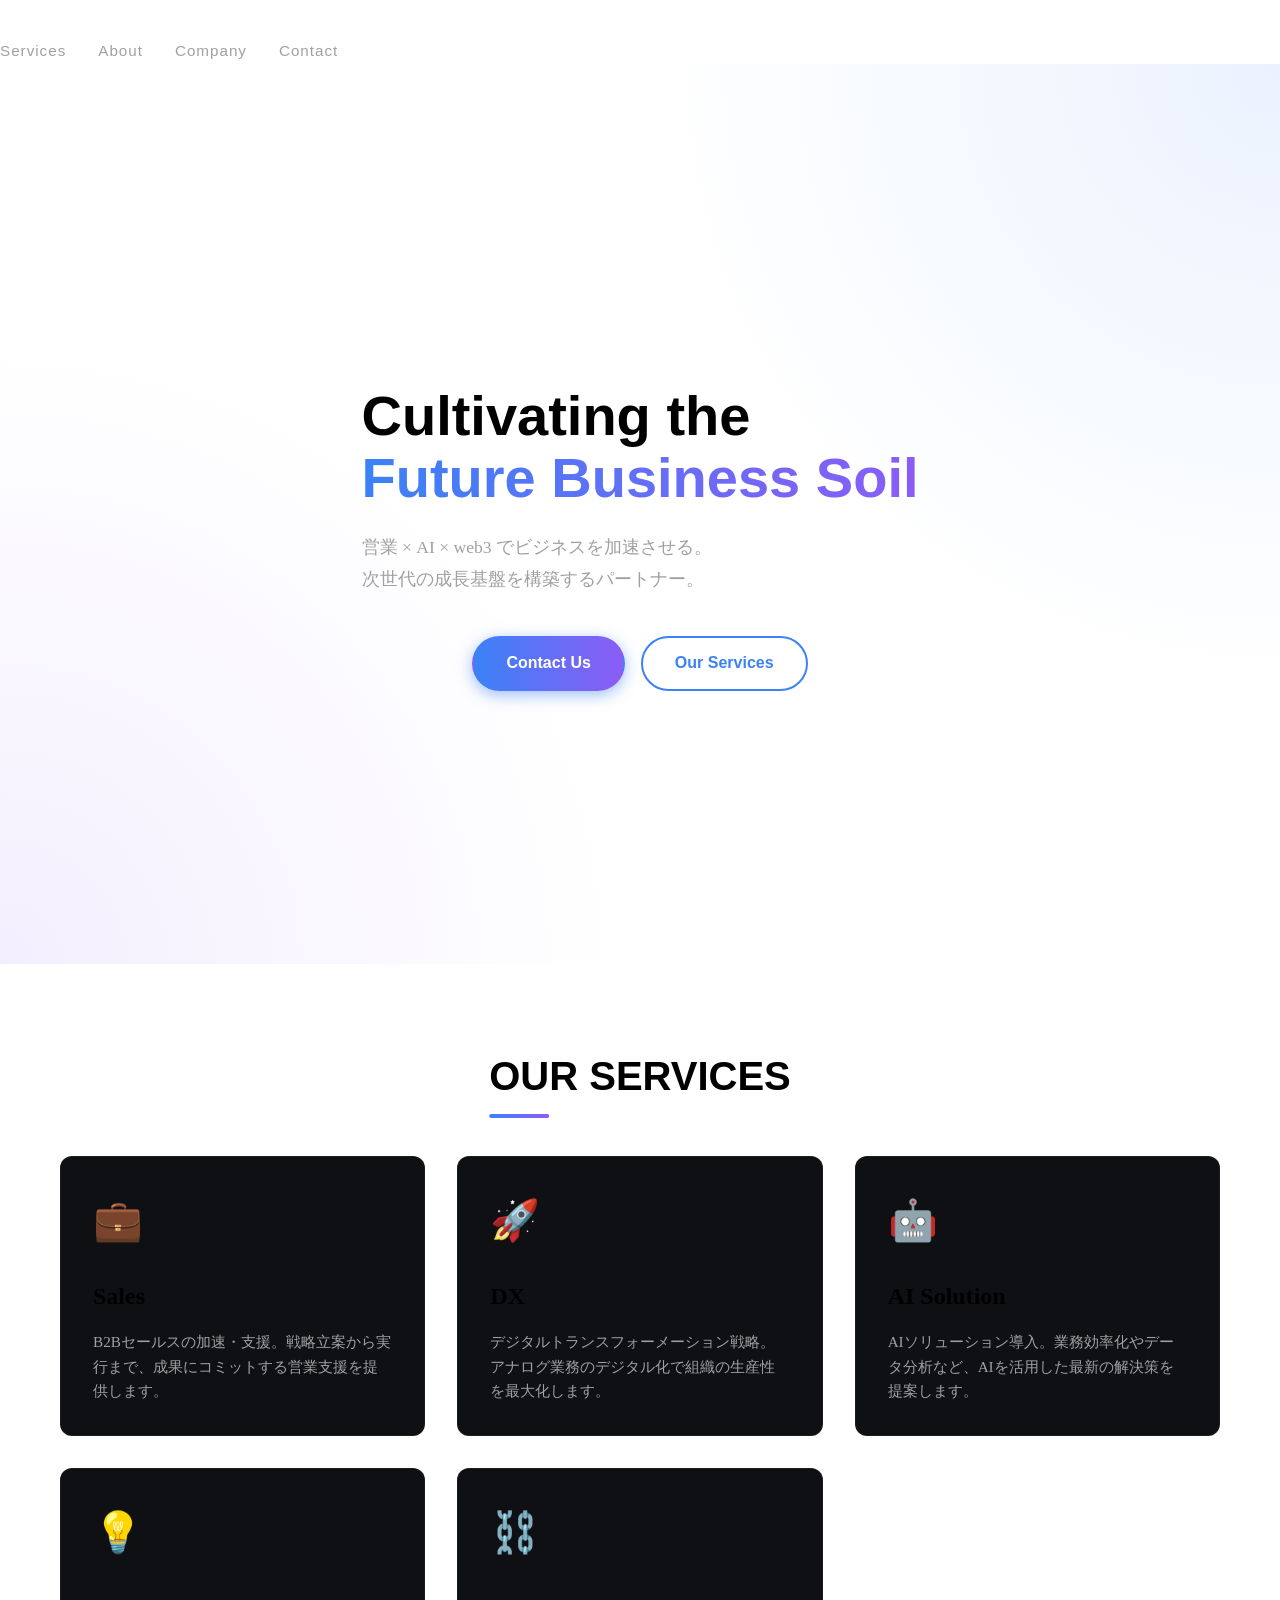
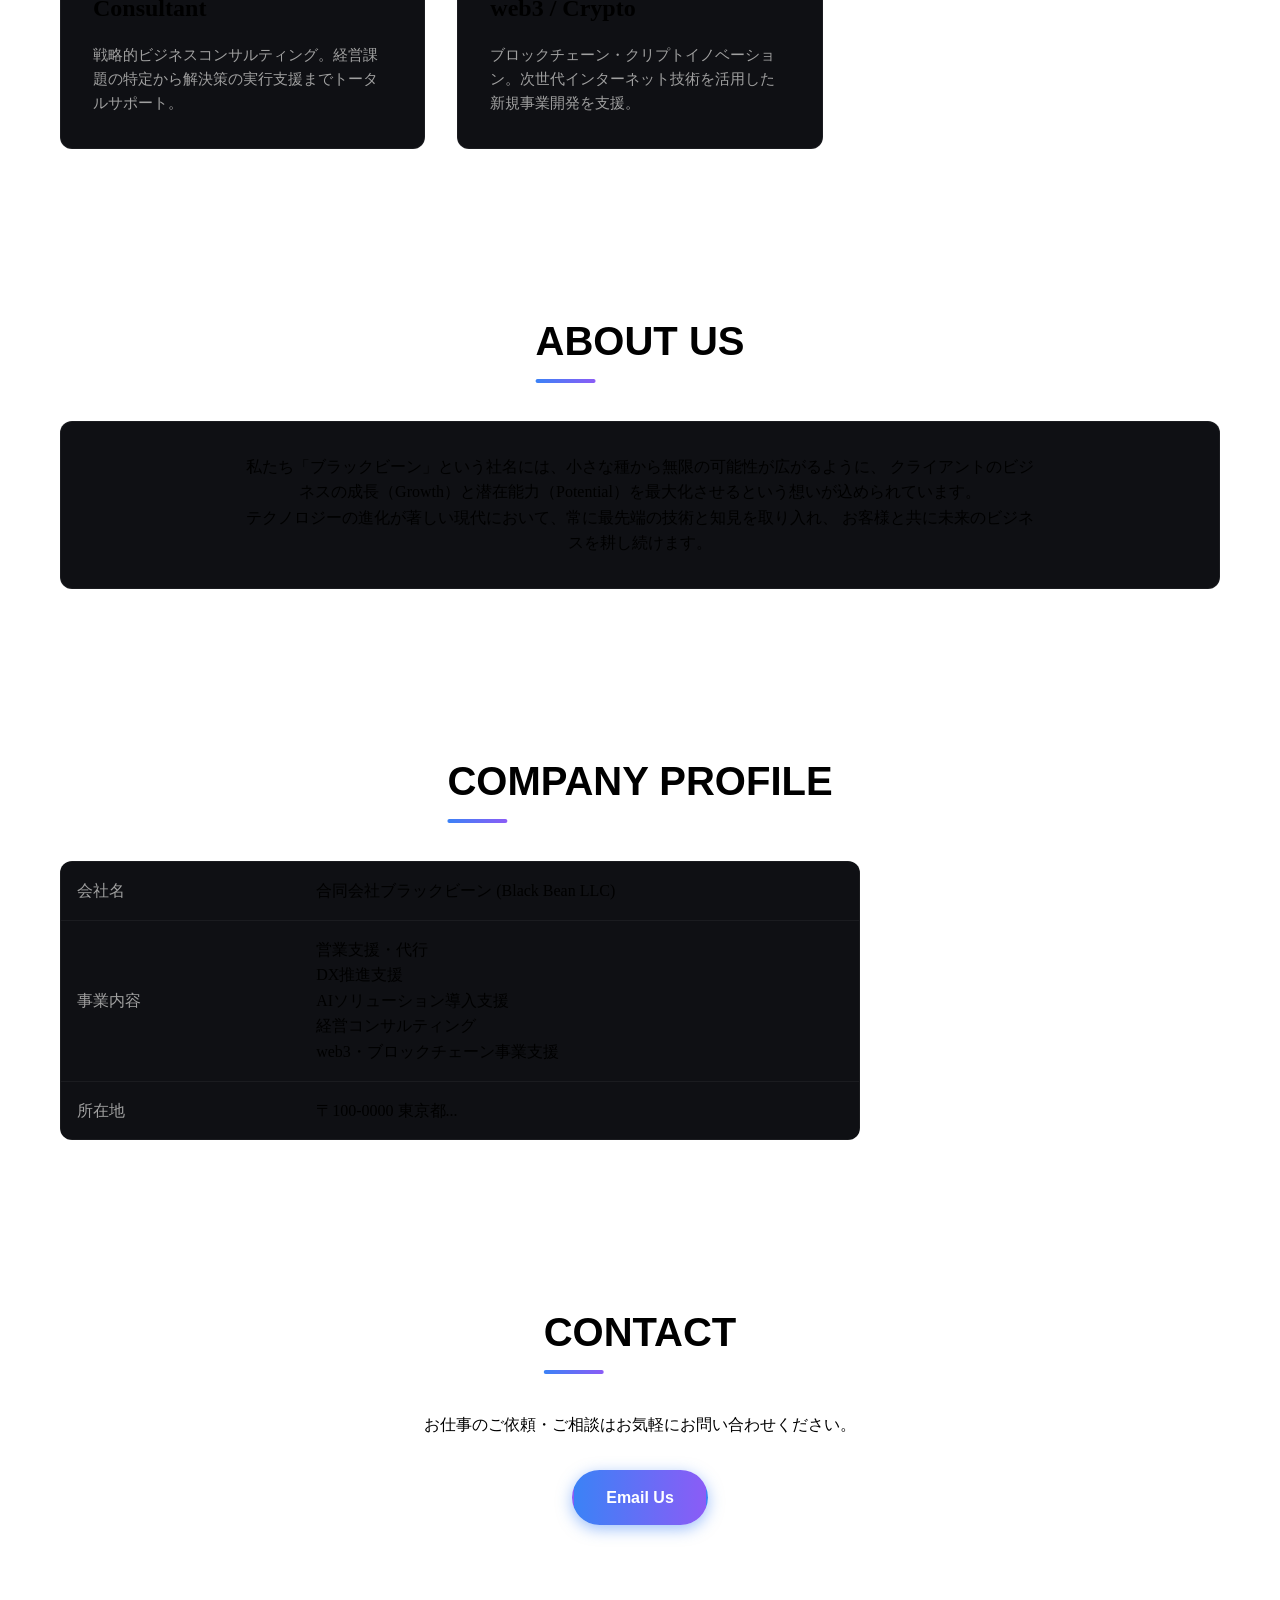
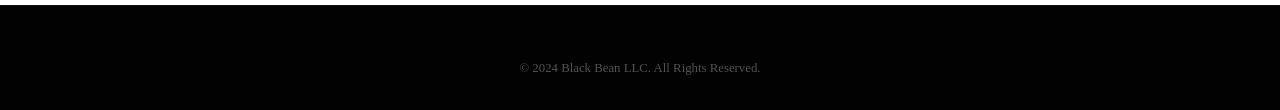
==== index.html @ bf8d4d20 "feat: revamp website with high-impact dark design and assets" ====
<!DOCTYPE html>
<html lang="ja">

<head>
    <meta charset="UTF-8">
    <meta name="viewport" content="width=device-width, initial-scale=1.0">
    <title>Blackbean Corp | The Future of Intelligence</title>
    <meta name="description"
        content="AI, Web3, and DX solutions that redefine boundaries. Blackbean Corp leads the digital evolution.">
    <link rel="preconnect" href="https://fonts.googleapis.com">
    <link rel="preconnect" href="https://fonts.gstatic.com" crossorigin>
    <link
        href="https://fonts.googleapis.com/css2?family=Inter:wght@300;400;600;800&family=Orbitron:wght@400;700;900&display=swap"
        rel="stylesheet">
    <link rel="stylesheet" href="style.css">
</head>

<body>
    <a href="#" class="logo">BLACK BEAN</a>
    <nav class="nav">
        <ul class="nav__list">
            <li class="nav__item"><a href="#services" class="nav__link">Services</a></li>
            <li class="nav__item"><a href="#about" class="nav__link">About</a></li>
            <li class="nav__item"><a href="#company" class="nav__link">Company</a></li>
            <li class="nav__item"><a href="#contact" class="nav__link">Contact</a></li>
        </ul>
    </nav>
    <button class="menu-toggle" aria-label="メニューを開く">
        <span class="menu-toggle__bar"></span>
        <span class="menu-toggle__bar"></span>
        <span class="menu-toggle__bar"></span>
    </button>
    </div>
    </header>

    <main>
        <!-- Hero Section -->
        <section id="hero" class="hero">
            <div class="container hero__container">
                <h1 class="hero__title">
                    <span class="hero__title-line">Cultivating the</span>
                    <span class="hero__title-line text-gradient">Future Business Soil</span>
                </h1>
                <p class="hero__subtitle">
                    営業 × AI × web3 でビジネスを加速させる。<br>
                    次世代の成長基盤を構築するパートナー。
                </p>
                <div class="hero__actions">
                    <a href="#contact" class="btn btn--primary">Contact Us</a>
                    <a href="#services" class="btn btn--secondary">Our Services</a>
                </div>
            </div>
            <div class="hero__bg"></div>
        </section>

        <!-- Services Section -->
        <section id="services" class="section services">
            <div class="container">
                <h2 class="section__title">Our Services</h2>
                <div class="services__grid">
                    <!-- Service 1: Sales -->
                    <article class="service-card">
                        <div class="service-card__icon">💼</div>
                        <h3 class="service-card__title">Sales</h3>
                        <p class="service-card__desc">B2Bセールスの加速・支援。戦略立案から実行まで、成果にコミットする営業支援を提供します。</p>
                    </article>

                    <!-- Service 2: DX -->
                    <article class="service-card">
                        <div class="service-card__icon">🚀</div>
                        <h3 class="service-card__title">DX</h3>
                        <p class="service-card__desc">デジタルトランスフォーメーション戦略。アナログ業務のデジタル化で組織の生産性を最大化します。</p>
                    </article>

                    <!-- Service 3: AI -->
                    <article class="service-card">
                        <div class="service-card__icon">🤖</div>
                        <h3 class="service-card__title">AI Solution</h3>
                        <p class="service-card__desc">AIソリューション導入。業務効率化やデータ分析など、AIを活用した最新の解決策を提案します。</p>
                    </article>

                    <!-- Service 4: Consultant -->
                    <article class="service-card">
                        <div class="service-card__icon">💡</div>
                        <h3 class="service-card__title">Consultant</h3>
                        <p class="service-card__desc">戦略的ビジネスコンサルティング。経営課題の特定から解決策の実行支援までトータルサポート。</p>
                    </article>

                    <!-- Service 5: web3 -->
                    <article class="service-card">
                        <div class="service-card__icon">⛓️</div>
                        <h3 class="service-card__title">web3 / Crypto</h3>
                        <p class="service-card__desc">ブロックチェーン・クリプトイノベーション。次世代インターネット技術を活用した新規事業開発を支援。</p>
                    </article>
                </div>
            </div>
        </section>

        <!-- About Section -->
        <section id="about" class="section about">
            <div class="container">
                <h2 class="section__title">About Us</h2>
                <div class="about__content">
                    <p class="about__text">
                        私たち「ブラックビーン」という社名には、小さな種から無限の可能性が広がるように、
                        クライアントのビジネスの成長（Growth）と潜在能力（Potential）を最大化させるという想いが込められています。<br>
                        テクノロジーの進化が著しい現代において、常に最先端の技術と知見を取り入れ、
                        お客様と共に未来のビジネスを耕し続けます。
                    </p>
                </div>
            </div>
        </section>

        <!-- Company Section -->
        <section id="company" class="section company">
            <div class="container">
                <h2 class="section__title">Company Profile</h2>
                <table class="company-table">
                    <tbody>
                        <tr>
                            <th>会社名</th>
                            <td>合同会社ブラックビーン (Black Bean LLC)</td>
                        </tr>
                        <tr>
                            <th>事業内容</th>
                            <td>
                                営業支援・代行<br>
                                DX推進支援<br>
                                AIソリューション導入支援<br>
                                経営コンサルティング<br>
                                web3・ブロックチェーン事業支援
                            </td>
                        </tr>
                        <!-- ダミー住所 -->
                        <tr>
                            <th>所在地</th>
                            <td>〒100-0000 東京都...</td>
                        </tr>
                    </tbody>
                </table>
            </div>
        </section>

        <!-- Contact Section -->
        <section id="contact" class="section contact">
            <div class="container">
                <h2 class="section__title">Contact</h2>
                <p class="contact__text">お仕事のご依頼・ご相談はお気軽にお問い合わせください。</p>
                <div class="contact__actions">
                    <a href="mailto:info@example.com" class="btn btn--primary">Email Us</a>
                </div>
            </div>
        </section>
    </main>

    <footer class="footer">
        <div class="container footer__container">
            <p class="copyright">&copy; 2024 Black Bean LLC. All Rights Reserved.</p>
        </div>
    </footer>

    <script src="script.js"></script>
</body>

</html>
---- style.css ----
/* Variables */
:root {
    --color-bg: #050507;
    /* Very Dark Blue/Black */
    --color-surface: #0f1014;
    /* Slightly lighter for cards */
    --color-surface-hover: #1a1b21;
    --color-text: #e0e0e0;
    --color-text-muted: #a0a0a0;
    --color-primary: #3b82f6;
    /* Blue Neon */
    --color-primary-glow: rgba(59, 130, 246, 0.5);
    --color-accent: #8b5cf6;
    /* Purple Neon */
    --color-accent-glow: rgba(139, 92, 246, 0.5);

    --font-heading: 'Outfit', sans-serif;
    --font-body: 'Noto Sans JP', sans-serif;

    --section-padding: 5rem 1rem;
    --container-width: 1200px;
    --radius: 12px;
}

/* Reset */
*,
*::before,
*::after {
    box-sizing: border-box;
    margin: 0;
    padding: 0;
}

html {
    scroll-behavior: smooth;
}

body {
    background-color: var(--color-bg);
    color: var(--color-text);
    font-family: var(--font-body);
    line-height: 1.6;
    overflow-x: hidden;
}

a {
    text-decoration: none;
    color: inherit;
    transition: color 0.3s ease;
}

ul {
    list-style: none;
}

img {
    max-width: 100%;
    display: block;
}

/* Utilities */
.container {
    max-width: var(--container-width);
    margin: 0 auto;
    padding: 0 1.5rem;
}

.text-gradient {
    background: linear-gradient(90deg, var(--color-primary), var(--color-accent));
    -webkit-background-clip: text;
    -webkit-text-fill-color: transparent;
    background-clip: text;
}

.section {
    padding: var(--section-padding);
}

.section__title {
    font-family: var(--font-heading);
    font-size: 2.5rem;
    font-weight: 700;
    margin-bottom: 3rem;
    text-align: center;
    position: relative;
    display: inline-block;
    left: 50%;
    transform: translateX(-50%);
}

.section__title::after {
    content: '';
    position: absolute;
    bottom: -10px;
    left: 0;
    width: 60px;
    height: 4px;
    background: linear-gradient(90deg, var(--color-primary), var(--color-accent));
    border-radius: 2px;
}

/* Buttons */
.btn {
    display: inline-block;
    padding: 0.8rem 2rem;
    border-radius: 50px;
    font-family: var(--font-heading);
    font-weight: 600;
    font-size: 1rem;
    cursor: pointer;
    transition: all 0.3s ease;
    border: 2px solid transparent;
}

.btn--primary {
    background: linear-gradient(90deg, var(--color-primary), var(--color-accent));
    color: white;
    box-shadow: 0 4px 15px var(--color-primary-glow);
}

.btn--primary:hover {
    transform: translateY(-2px);
    box-shadow: 0 6px 20px var(--color-primary-glow);
    opacity: 0.9;
}

.btn--secondary {
    background: transparent;
    border-color: var(--color-primary);
    color: var(--color-primary);
}

.btn--secondary:hover {
    background: rgba(59, 130, 246, 0.1);
    transform: translateY(-2px);
}

/* Header */
.header {
    position: fixed;
    top: 0;
    left: 0;
    width: 100%;
    z-index: 1000;
    padding: 1rem 0;
    background-color: rgba(5, 5, 7, 0.9);
    backdrop-filter: blur(10px);
    border-bottom: 1px solid rgba(255, 255, 255, 0.05);
}

.header__container {
    display: flex;
    justify-content: space-between;
    align-items: center;
}

.logo {
    font-family: var(--font-heading);
    font-weight: 800;
    font-size: 1.5rem;
    letter-spacing: 0.05em;
    color: white;
}

.nav__list {
    display: flex;
    gap: 2rem;
}

.nav__link {
    font-family: var(--font-heading);
    font-weight: 500;
    font-size: 0.95rem;
    color: var(--color-text-muted);
}

.nav__link:hover {
    color: var(--color-primary);
}

.menu-toggle {
    display: none;
    /* Hidden on desktop */
    background: none;
    border: none;
    flex-direction: column;
    justify-content: space-between;
    width: 30px;
    height: 21px;
    cursor: pointer;
}

.menu-toggle__bar {
    width: 100%;
    height: 3px;
    background-color: white;
    border-radius: 3px;
    transition: 0.3s;
}

/* Hero */
.hero {
    position: relative;
    padding: 8rem 0 5rem;
    min-height: 80vh;
    display: flex;
    align-items: center;
    background: radial-gradient(circle at top right, rgba(59, 130, 246, 0.1), transparent 40%),
        radial-gradient(circle at bottom left, rgba(139, 92, 246, 0.1), transparent 40%);
}

.hero__container:root {
    --bg-color: #050505;
    --text-color: #ffffff;
    --accent-cyan: #00f3ff;
    --accent-purple: #bc13fe;
    --card-bg: rgba(255, 255, 255, 0.05);
    --font-main: 'Inter', sans-serif;
    --font-header: 'Orbitron', sans-serif;
}

* {
    margin: 0;
    padding: 0;
    box-sizing: border-box;
}

body {
    background-color: var(--bg-color);
    color: var(--text-color);
    font-family: var(--font-main);
    line-height: 1.6;
    overflow-x: hidden;
}

/* Header */
header {
    position: fixed;
    top: 0;
    width: 100%;
    padding: 20px 50px;
    display: flex;
    justify-content: space-between;
    align-items: center;
    background: rgba(5, 5, 5, 0.8);
    backdrop-filter: blur(10px);
    z-index: 1000;
    border-bottom: 1px solid rgba(255, 255, 255, 0.1);
}

.logo {
    font-family: var(--font-header);
    font-size: 1.5rem;
    font-weight: 900;
    letter-spacing: 2px;
}

.logo span {
    color: var(--accent-cyan);
}

nav ul {
    display: flex;
    list-style: none;
    gap: 30px;
}

nav a {
    color: var(--text-color);
    text-decoration: none;
    font-weight: 600;
    font-size: 0.9rem;
    transition: color 0.3s;
    letter-spacing: 1px;
}

nav a:hover {
    color: var(--accent-cyan);
    text-shadow: 0 0 10px var(--accent-cyan);
}

.btn-contact {
    border: 1px solid var(--accent-cyan);
    padding: 8px 20px;
    border-radius: 4px;
}

.btn-contact:hover {
    background: var(--accent-cyan);
    color: var(--bg-color);
    box-shadow: 0 0 20px rgba(0, 243, 255, 0.5);
}

/* Hero Section */
#hero {
    height: 100vh;
    display: flex;
    align-items: center;
    justify-content: center;
    position: relative;
    overflow: hidden;
}

.hero-bg {
    position: absolute;
    top: 0;
    left: 0;
    width: 100%;
    height: 100%;
    background-size: cover;
    background-position: center;
    filter: brightness(0.6);
    z-index: -1;
}

.hero-content {
    text-align: center;
    z-index: 1;
    padding: 0 20px;
}

h1.glitch {
    font-family: var(--font-header);
    font-size: 5rem;
    font-weight: 900;
    line-height: 1.1;
    margin-bottom: 20px;
    position: relative;
    letter-spacing: -2px;
    background: linear-gradient(90deg, #fff, var(--accent-cyan));
    -webkit-background-clip: text;
    background-clip: text;
    -webkit-text-fill-color: transparent;
}

.hero-content p {
    font-size: 1.5rem;
    font-weight: 300;
    margin-bottom: 40px;
    opacity: 0.8;
}

.hero-scroll {
    position: absolute;
    bottom: 50px;
    left: 50%;
    transform: translateX(-50%);
    font-size: 0.8rem;
    letter-spacing: 3px;
    animation: bounce 2s infinite;
}

@keyframes bounce {

    0%,
    100% {
        transform: translate(-50%, 0);
        opacity: 0.5;
    }

    50% {
        transform: translate(-50%, 20px);
        opacity: 1;
    }
}

/* Sections General */
section {
    padding: 100px 0;
}

.container {
    max-width: 1200px;
    margin: 0 auto;
    padding: 0 20px;
}

h2 {
    font-family: var(--font-header);
    font-size: 3rem;
    margin-bottom: 60px;
    text-align: center;
    text-transform: uppercase;
}

.gradient-text {
    background: linear-gradient(135deg, var(--accent-cyan), var(--accent-purple));
    -webkit-background-clip: text;
    background-clip: text;
    -webkit-text-fill-color: transparent;
}

/* Concept Section */
.concept-text {
    font-size: 1.8rem;
    text-align: center;
    font-weight: 300;
    line-height: 1.8;
}

.concept-text strong {
    color: var(--accent-cyan);
    font-weight: 600;
}

/* Services */
.service-grid {
    display: grid;
    grid-template-columns: repeat(auto-fit, minmax(300px, 1fr));
    gap: 40px;
}

.service-card {
    background: var(--card-bg);
    padding: 40px;
    border: 1px solid rgba(255, 255, 255, 0.1);
    border-radius: 10px;
    transition: transform 0.3s, box-shadow 0.3s;
    position: relative;
    overflow: hidden;
}

.service-card:hover {
    transform: translateY(-10px);
    box-shadow: 0 10px 30px rgba(0, 243, 255, 0.2);
    border-color: var(--accent-cyan);
}

.service-img {
    width: 60px;
    height: 60px;
    background-size: contain;
    background-repeat: no-repeat;
    background-position: center;
    margin-bottom: 20px;
}

.service-card h3 {
    font-family: var(--font-header);
    font-size: 1.5rem;
    margin-bottom: 15px;
    color: var(--accent-cyan);
}

/* Company */
.company-info-wrapper {
    display: flex;
    justify-content: center;
}

.company-table {
    width: 100%;
    max-width: 800px;
    border-collapse: collapse;
}

.company-table th,
.company-table td {
    padding: 20px;
    text-align: left;
    border-bottom: 1px solid rgba(255, 255, 255, 0.1);
}

.company-table th {
    width: 30%;
    color: var(--accent-purple);
    font-family: var(--font-header);
}

/* Footer */
footer {
    padding: 50px 0;
    text-align: center;
    background: #020202;
    border-top: 1px solid rgba(255, 255, 255, 0.05);
}

.footer-logo {
    font-family: var(--font-header);
    font-size: 2rem;
    margin-bottom: 20px;
    font-weight: 900;
}

.footer-logo span {
    color: var(--accent-purple);
}

.copyright {
    margin-top: 20px;
    font-size: 0.8rem;
    opacity: 0.5;
}

/* Responsive */
@media (max-width: 768px) {
    h1.glitch {
        font-size: 3rem;
    }

    header {
        padding: 20px;
    }

    nav ul {
        display: none;
    }

    /* Simplified for now */
    .company-table th,
    .company-table td {
        display: block;
        width: 100%;
    }

    .company-table th {
        margin-top: 20px;
        color: var(--accent-cyan);
    }
}

.hero__title {
    font-family: var(--font-heading);
    font-size: 3.5rem;
    line-height: 1.1;
    font-weight: 800;
    margin-bottom: 1.5rem;
    display: flex;
    flex-direction: column;
}

.hero__subtitle {
    font-size: 1.1rem;
    color: var(--color-text-muted);
    margin-bottom: 2.5rem;
    line-height: 1.8;
}

.hero__actions {
    display: flex;
    gap: 1rem;
    justify-content: center;
}

/* Services */
.services__grid {
    display: grid;
    grid-template-columns: repeat(auto-fit, minmax(300px, 1fr));
    gap: 2rem;
}

.service-card {
    background-color: var(--color-surface);
    border: 1px solid rgba(255, 255, 255, 0.05);
    padding: 2rem;
    border-radius: var(--radius);
    transition: transform 0.3s ease, border-color 0.3s ease;
    position: relative;
    overflow: hidden;
}

.service-card:hover {
    transform: translateY(-5px);
    border-color: var(--color-primary);
}

.service-card::before {
    content: '';
    position: absolute;
    top: 0;
    left: 0;
    width: 100%;
    height: 3px;
    background: linear-gradient(90deg, var(--color-primary), var(--color-accent));
    opacity: 0;
    transition: opacity 0.3s ease;
}

.service-card:hover::before {
    opacity: 1;
}

.service-card__icon {
    font-size: 2.5rem;
    margin-bottom: 1.5rem;
}

.service-card__title {
    font-family: var(--font-heading);
    font-size: 1.5rem;
    margin-bottom: 1rem;
    color: white;
}

.service-card__desc {
    color: var(--color-text-muted);
    font-size: 0.95rem;
}

/* About & Company */
.about__content,
.company-table {
    background-color: var(--color-surface);
    border: 1px solid rgba(255, 255, 255, 0.05);
    padding: 2rem;
    border-radius: var(--radius);
}

.about__text {
    text-align: center;
    max-width: 800px;
    margin: 0 auto;
}

.company-table {
    width: 100%;
    border-collapse: collapse;
}

.company-table th,
.company-table td {
    padding: 1rem;
    text-align: left;
    border-bottom: 1px solid rgba(255, 255, 255, 0.05);
}

.company-table th {
    width: 30%;
    color: var(--color-text-muted);
    font-weight: 500;
}

.company-table tr:last-child th,
.company-table tr:last-child td {
    border-bottom: none;
}

/* Contact */
.contact__text {
    text-align: center;
    margin-bottom: 2rem;
}

.contact__actions {
    text-align: center;
}

/* Footer */
.footer {
    padding: 2rem 0;
    text-align: center;
    border-top: 1px solid rgba(255, 255, 255, 0.05);
    color: var(--color-text-muted);
    font-size: 0.9rem;
}

/* Mobile Responsive */
@media (max-width: 768px) {
    .section__title {
        font-size: 2rem;
    }

    .hero__title {
        font-size: 2.5rem;
    }

    .menu-toggle {
        display: flex;
        z-index: 1001;
    }

    .nav {
        position: fixed;
        top: 0;
        right: 0;
        width: 100%;
        height: 100vh;
        background-color: rgba(5, 5, 7, 0.95);
        display: flex;
        align-items: center;
        justify-content: center;
        transform: translateX(100%);
        transition: transform 0.3s ease;
    }

    .nav.active {
        transform: translateX(0);
    }

    .nav__list {
        flex-direction: column;
        align-items: center;
        gap: 3rem;
    }

    .nav__link {
        font-size: 1.5rem;
    }

    .company-table th,
    .company-table td {
        display: block;
        width: 100%;
    }

    .company-table th {
        padding-bottom: 0.5rem;
        color: var(--color-primary);
    }
}
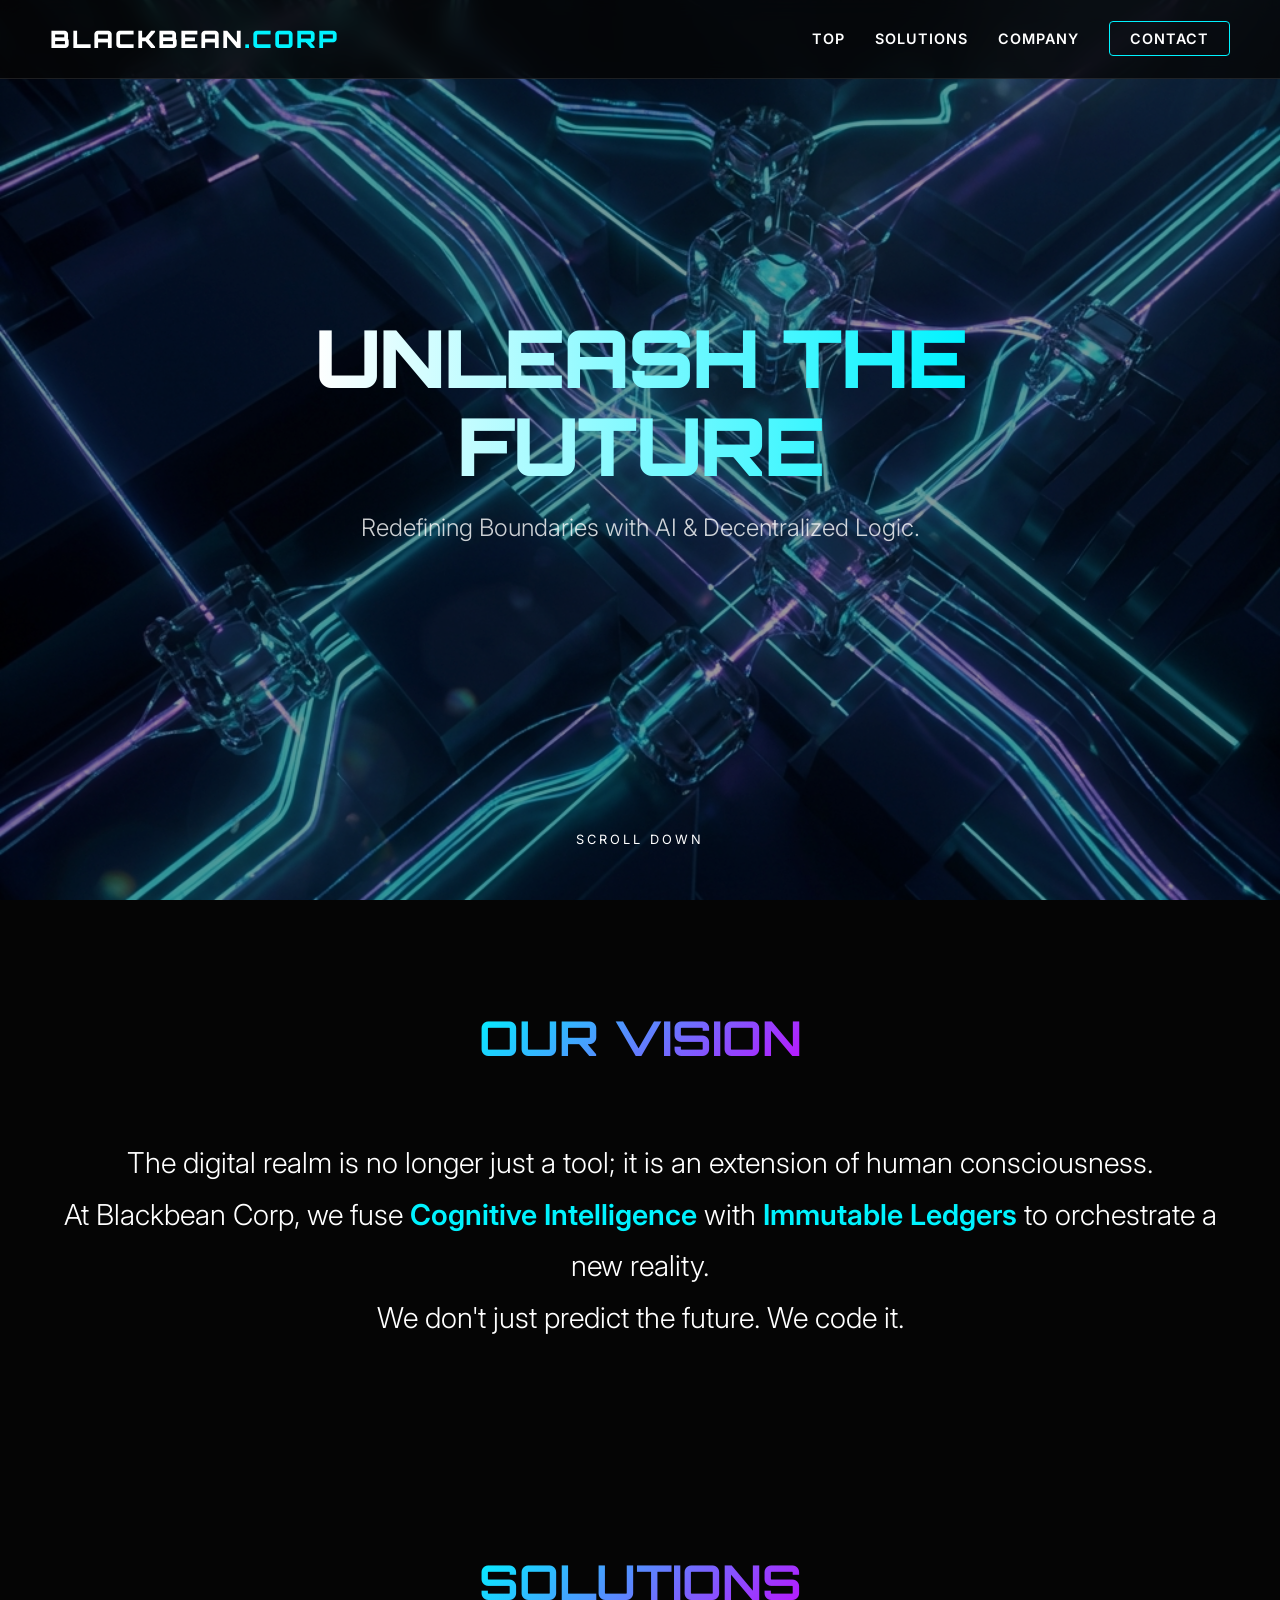
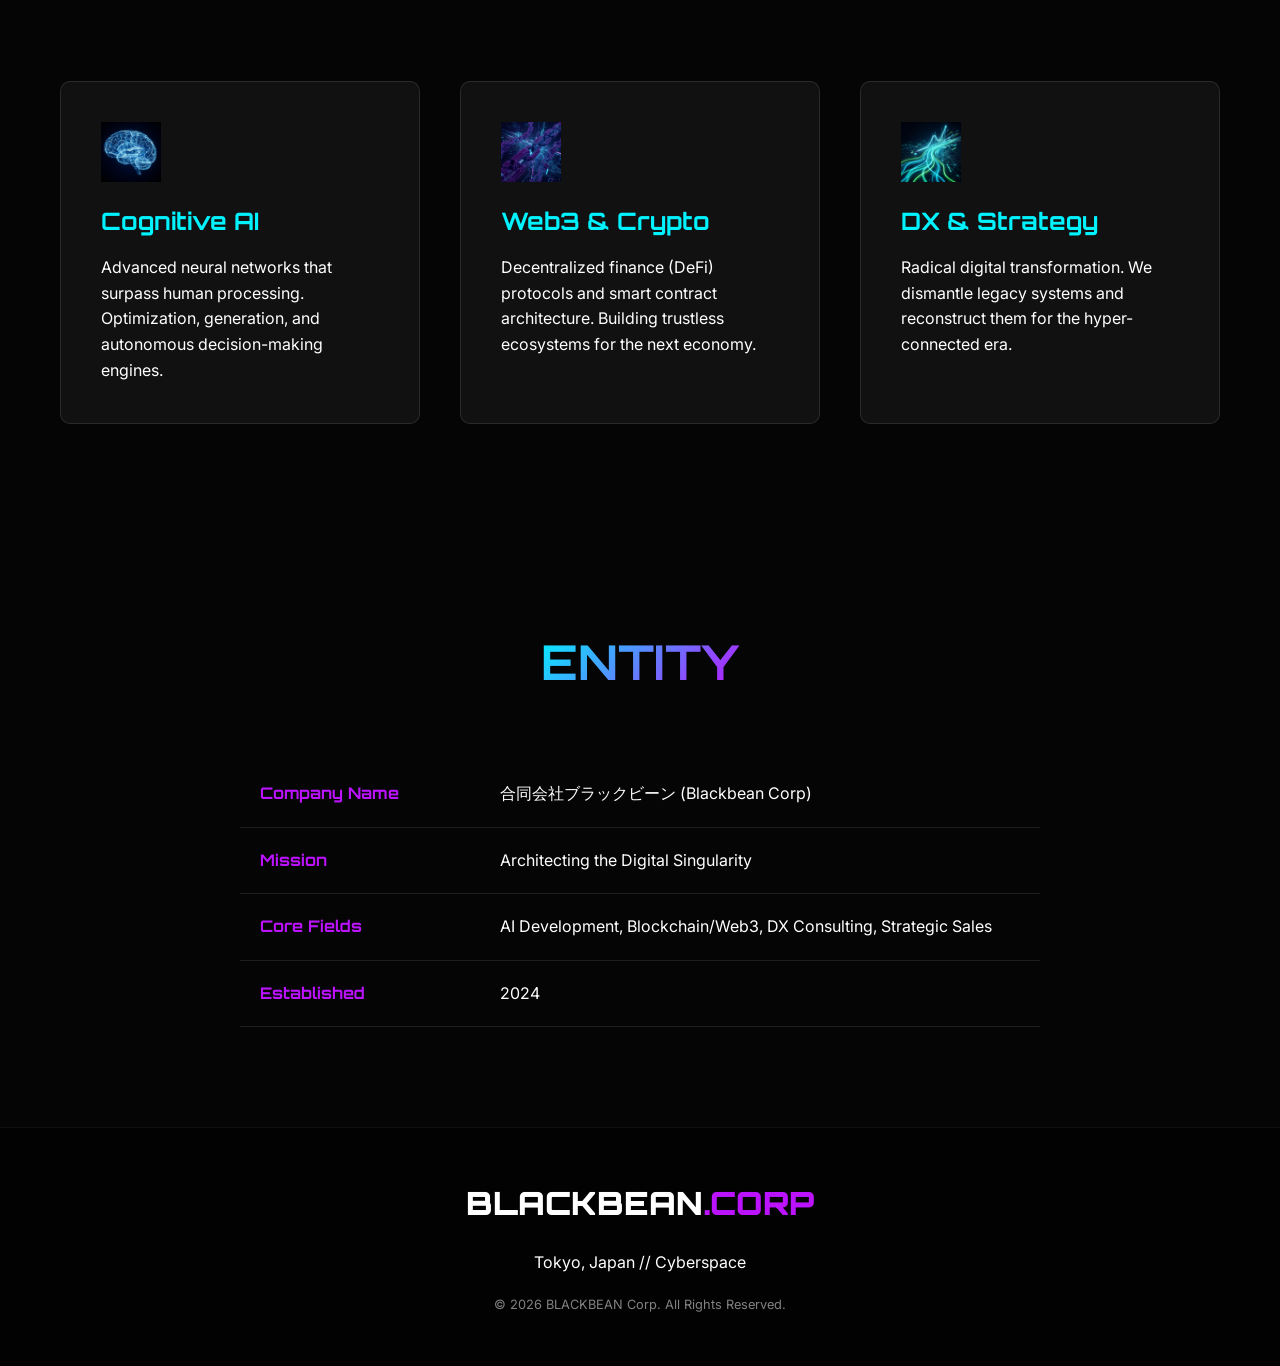
==== commit 010ef707: "fix: update source files to correct high-impact design version" ====
--- a/index.html
+++ b/index.html
@@ -16,146 +16,98 @@
 </head>
 
 <body>
-    <a href="#" class="logo">BLACK BEAN</a>
-    <nav class="nav">
-        <ul class="nav__list">
-            <li class="nav__item"><a href="#services" class="nav__link">Services</a></li>
-            <li class="nav__item"><a href="#about" class="nav__link">About</a></li>
-            <li class="nav__item"><a href="#company" class="nav__link">Company</a></li>
-            <li class="nav__item"><a href="#contact" class="nav__link">Contact</a></li>
-        </ul>
-    </nav>
-    <button class="menu-toggle" aria-label="メニューを開く">
-        <span class="menu-toggle__bar"></span>
-        <span class="menu-toggle__bar"></span>
-        <span class="menu-toggle__bar"></span>
-    </button>
-    </div>
+    <div class="noise-overlay"></div>
+
+    <header>
+        <div class="logo">BLACKBEAN<span>.CORP</span></div>
+        <nav>
+            <ul>
+                <li><a href="#hero">TOP</a></li>
+                <li><a href="#services">SOLUTIONS</a></li>
+                <li><a href="#company">COMPANY</a></li>
+                <li><a href="#contact" class="btn-contact">CONTACT</a></li>
+            </ul>
+        </nav>
     </header>
 
-    <main>
-        <!-- Hero Section -->
-        <section id="hero" class="hero">
-            <div class="container hero__container">
-                <h1 class="hero__title">
-                    <span class="hero__title-line">Cultivating the</span>
-                    <span class="hero__title-line text-gradient">Future Business Soil</span>
-                </h1>
-                <p class="hero__subtitle">
-                    営業 × AI × web3 でビジネスを加速させる。<br>
-                    次世代の成長基盤を構築するパートナー。
-                </p>
-                <div class="hero__actions">
-                    <a href="#contact" class="btn btn--primary">Contact Us</a>
-                    <a href="#services" class="btn btn--secondary">Our Services</a>
+    <section id="hero">
+        <div class="hero-bg" style="background-image: url('assets/images/hero-bg.png');"></div>
+        <div class="hero-content">
+            <h1 class="glitch" data-text="UNLEASH THE FUTURE">UNLEASH THE<br>FUTURE</h1>
+            <p>Redefining Boundaries with AI & Decentralized Logic.</p>
+            <div class="hero-scroll">SCROLL DOWN</div>
+        </div>
+    </section>
+
+    <section id="concept">
+        <div class="container">
+            <h2><span class="gradient-text">OUR VISION</span></h2>
+            <p class="concept-text">
+                The digital realm is no longer just a tool; it is an extension of human consciousness.<br>
+                At Blackbean Corp, we fuse <strong>Cognitive Intelligence</strong> with <strong>Immutable
+                    Ledgers</strong> to orchestrate a new reality.<br>
+                We don't just predict the future. We code it.
+            </p>
+        </div>
+    </section>
+
+    <section id="services">
+        <div class="container">
+            <h2><span class="gradient-text">SOLUTIONS</span></h2>
+            <div class="service-grid">
+                <div class="service-card" data-tilt>
+                    <div class="service-img" style="background-image: url('assets/images/service-ai.png');"></div>
+                    <h3>Cognitive AI</h3>
+                    <p>Advanced neural networks that surpass human processing. Optimization, generation, and autonomous
+                        decision-making engines.</p>
+                </div>
+                <div class="service-card" data-tilt>
+                    <div class="service-img" style="background-image: url('assets/images/service-web3.png');"></div>
+                    <h3>Web3 & Crypto</h3>
+                    <p>Decentralized finance (DeFi) protocols and smart contract architecture. Building trustless
+                        ecosystems for the next economy.</p>
+                </div>
+                <div class="service-card" data-tilt>
+                    <div class="service-img" style="background-image: url('assets/images/service-dx.png');"></div>
+                    <h3>DX & Strategy</h3>
+                    <p>Radical digital transformation. We dismantle legacy systems and reconstruct them for the
+                        hyper-connected era.</p>
                 </div>
             </div>
-            <div class="hero__bg"></div>
-        </section>
+        </div>
+    </section>
 
-        <!-- Services Section -->
-        <section id="services" class="section services">
-            <div class="container">
-                <h2 class="section__title">Our Services</h2>
-                <div class="services__grid">
-                    <!-- Service 1: Sales -->
-                    <article class="service-card">
-                        <div class="service-card__icon">💼</div>
-                        <h3 class="service-card__title">Sales</h3>
-                        <p class="service-card__desc">B2Bセールスの加速・支援。戦略立案から実行まで、成果にコミットする営業支援を提供します。</p>
-                    </article>
-
-                    <!-- Service 2: DX -->
-                    <article class="service-card">
-                        <div class="service-card__icon">🚀</div>
-                        <h3 class="service-card__title">DX</h3>
-                        <p class="service-card__desc">デジタルトランスフォーメーション戦略。アナログ業務のデジタル化で組織の生産性を最大化します。</p>
-                    </article>
-
-                    <!-- Service 3: AI -->
-                    <article class="service-card">
-                        <div class="service-card__icon">🤖</div>
-                        <h3 class="service-card__title">AI Solution</h3>
-                        <p class="service-card__desc">AIソリューション導入。業務効率化やデータ分析など、AIを活用した最新の解決策を提案します。</p>
-                    </article>
-
-                    <!-- Service 4: Consultant -->
-                    <article class="service-card">
-                        <div class="service-card__icon">💡</div>
-                        <h3 class="service-card__title">Consultant</h3>
-                        <p class="service-card__desc">戦略的ビジネスコンサルティング。経営課題の特定から解決策の実行支援までトータルサポート。</p>
-                    </article>
-
-                    <!-- Service 5: web3 -->
-                    <article class="service-card">
-                        <div class="service-card__icon">⛓️</div>
-                        <h3 class="service-card__title">web3 / Crypto</h3>
-                        <p class="service-card__desc">ブロックチェーン・クリプトイノベーション。次世代インターネット技術を活用した新規事業開発を支援。</p>
-                    </article>
-                </div>
-            </div>
-        </section>
-
-        <!-- About Section -->
-        <section id="about" class="section about">
-            <div class="container">
-                <h2 class="section__title">About Us</h2>
-                <div class="about__content">
-                    <p class="about__text">
-                        私たち「ブラックビーン」という社名には、小さな種から無限の可能性が広がるように、
-                        クライアントのビジネスの成長（Growth）と潜在能力（Potential）を最大化させるという想いが込められています。<br>
-                        テクノロジーの進化が著しい現代において、常に最先端の技術と知見を取り入れ、
-                        お客様と共に未来のビジネスを耕し続けます。
-                    </p>
-                </div>
-            </div>
-        </section>
-
-        <!-- Company Section -->
-        <section id="company" class="section company">
-            <div class="container">
-                <h2 class="section__title">Company Profile</h2>
+    <section id="company">
+        <div class="container">
+            <h2><span class="gradient-text">ENTITY</span></h2>
+            <div class="company-info-wrapper">
                 <table class="company-table">
-                    <tbody>
-                        <tr>
-                            <th>会社名</th>
-                            <td>合同会社ブラックビーン (Black Bean LLC)</td>
-                        </tr>
-                        <tr>
-                            <th>事業内容</th>
-                            <td>
-                                営業支援・代行<br>
-                                DX推進支援<br>
-                                AIソリューション導入支援<br>
-                                経営コンサルティング<br>
-                                web3・ブロックチェーン事業支援
-                            </td>
-                        </tr>
-                        <!-- ダミー住所 -->
-                        <tr>
-                            <th>所在地</th>
-                            <td>〒100-0000 東京都...</td>
-                        </tr>
-                    </tbody>
+                    <tr>
+                        <th>Company Name</th>
+                        <td>合同会社ブラックビーン (Blackbean Corp)</td>
+                    </tr>
+                    <tr>
+                        <th>Mission</th>
+                        <td>Architecting the Digital Singularity</td>
+                    </tr>
+                    <tr>
+                        <th>Core Fields</th>
+                        <td>AI Development, Blockchain/Web3, DX Consulting, Strategic Sales</td>
+                    </tr>
+                    <tr>
+                        <th>Established</th>
+                        <td>2024</td>
+                    </tr>
                 </table>
             </div>
-        </section>
+        </div>
+    </section>
 
-        <!-- Contact Section -->
-        <section id="contact" class="section contact">
-            <div class="container">
-                <h2 class="section__title">Contact</h2>
-                <p class="contact__text">お仕事のご依頼・ご相談はお気軽にお問い合わせください。</p>
-                <div class="contact__actions">
-                    <a href="mailto:info@example.com" class="btn btn--primary">Email Us</a>
-                </div>
-            </div>
-        </section>
-    </main>
-
-    <footer class="footer">
-        <div class="container footer__container">
-            <p class="copyright">&copy; 2024 Black Bean LLC. All Rights Reserved.</p>
+    <footer id="contact">
+        <div class="container">
+            <div class="footer-logo">BLACKBEAN<span>.CORP</span></div>
+            <p>Tokyo, Japan // Cyberspace</p>
+            <p class="copyright">&copy; 2026 BLACKBEAN Corp. All Rights Reserved.</p>
         </div>
     </footer>
 
--- a/style.css
+++ b/style.css
@@ -1,215 +1,4 @@
-/* Variables */
 :root {
-    --color-bg: #050507;
-    /* Very Dark Blue/Black */
-    --color-surface: #0f1014;
-    /* Slightly lighter for cards */
-    --color-surface-hover: #1a1b21;
-    --color-text: #e0e0e0;
-    --color-text-muted: #a0a0a0;
-    --color-primary: #3b82f6;
-    /* Blue Neon */
-    --color-primary-glow: rgba(59, 130, 246, 0.5);
-    --color-accent: #8b5cf6;
-    /* Purple Neon */
-    --color-accent-glow: rgba(139, 92, 246, 0.5);
-
-    --font-heading: 'Outfit', sans-serif;
-    --font-body: 'Noto Sans JP', sans-serif;
-
-    --section-padding: 5rem 1rem;
-    --container-width: 1200px;
-    --radius: 12px;
-}
-
-/* Reset */
-*,
-*::before,
-*::after {
-    box-sizing: border-box;
-    margin: 0;
-    padding: 0;
-}
-
-html {
-    scroll-behavior: smooth;
-}
-
-body {
-    background-color: var(--color-bg);
-    color: var(--color-text);
-    font-family: var(--font-body);
-    line-height: 1.6;
-    overflow-x: hidden;
-}
-
-a {
-    text-decoration: none;
-    color: inherit;
-    transition: color 0.3s ease;
-}
-
-ul {
-    list-style: none;
-}
-
-img {
-    max-width: 100%;
-    display: block;
-}
-
-/* Utilities */
-.container {
-    max-width: var(--container-width);
-    margin: 0 auto;
-    padding: 0 1.5rem;
-}
-
-.text-gradient {
-    background: linear-gradient(90deg, var(--color-primary), var(--color-accent));
-    -webkit-background-clip: text;
-    -webkit-text-fill-color: transparent;
-    background-clip: text;
-}
-
-.section {
-    padding: var(--section-padding);
-}
-
-.section__title {
-    font-family: var(--font-heading);
-    font-size: 2.5rem;
-    font-weight: 700;
-    margin-bottom: 3rem;
-    text-align: center;
-    position: relative;
-    display: inline-block;
-    left: 50%;
-    transform: translateX(-50%);
-}
-
-.section__title::after {
-    content: '';
-    position: absolute;
-    bottom: -10px;
-    left: 0;
-    width: 60px;
-    height: 4px;
-    background: linear-gradient(90deg, var(--color-primary), var(--color-accent));
-    border-radius: 2px;
-}
-
-/* Buttons */
-.btn {
-    display: inline-block;
-    padding: 0.8rem 2rem;
-    border-radius: 50px;
-    font-family: var(--font-heading);
-    font-weight: 600;
-    font-size: 1rem;
-    cursor: pointer;
-    transition: all 0.3s ease;
-    border: 2px solid transparent;
-}
-
-.btn--primary {
-    background: linear-gradient(90deg, var(--color-primary), var(--color-accent));
-    color: white;
-    box-shadow: 0 4px 15px var(--color-primary-glow);
-}
-
-.btn--primary:hover {
-    transform: translateY(-2px);
-    box-shadow: 0 6px 20px var(--color-primary-glow);
-    opacity: 0.9;
-}
-
-.btn--secondary {
-    background: transparent;
-    border-color: var(--color-primary);
-    color: var(--color-primary);
-}
-
-.btn--secondary:hover {
-    background: rgba(59, 130, 246, 0.1);
-    transform: translateY(-2px);
-}
-
-/* Header */
-.header {
-    position: fixed;
-    top: 0;
-    left: 0;
-    width: 100%;
-    z-index: 1000;
-    padding: 1rem 0;
-    background-color: rgba(5, 5, 7, 0.9);
-    backdrop-filter: blur(10px);
-    border-bottom: 1px solid rgba(255, 255, 255, 0.05);
-}
-
-.header__container {
-    display: flex;
-    justify-content: space-between;
-    align-items: center;
-}
-
-.logo {
-    font-family: var(--font-heading);
-    font-weight: 800;
-    font-size: 1.5rem;
-    letter-spacing: 0.05em;
-    color: white;
-}
-
-.nav__list {
-    display: flex;
-    gap: 2rem;
-}
-
-.nav__link {
-    font-family: var(--font-heading);
-    font-weight: 500;
-    font-size: 0.95rem;
-    color: var(--color-text-muted);
-}
-
-.nav__link:hover {
-    color: var(--color-primary);
-}
-
-.menu-toggle {
-    display: none;
-    /* Hidden on desktop */
-    background: none;
-    border: none;
-    flex-direction: column;
-    justify-content: space-between;
-    width: 30px;
-    height: 21px;
-    cursor: pointer;
-}
-
-.menu-toggle__bar {
-    width: 100%;
-    height: 3px;
-    background-color: white;
-    border-radius: 3px;
-    transition: 0.3s;
-}
-
-/* Hero */
-.hero {
-    position: relative;
-    padding: 8rem 0 5rem;
-    min-height: 80vh;
-    display: flex;
-    align-items: center;
-    background: radial-gradient(circle at top right, rgba(59, 130, 246, 0.1), transparent 40%),
-        radial-gradient(circle at bottom left, rgba(139, 92, 246, 0.1), transparent 40%);
-}
-
-.hero__container:root {
     --bg-color: #050505;
     --text-color: #ffffff;
     --accent-cyan: #00f3ff;
@@ -517,194 +306,4 @@
         margin-top: 20px;
         color: var(--accent-cyan);
     }
-}
-
-.hero__title {
-    font-family: var(--font-heading);
-    font-size: 3.5rem;
-    line-height: 1.1;
-    font-weight: 800;
-    margin-bottom: 1.5rem;
-    display: flex;
-    flex-direction: column;
-}
-
-.hero__subtitle {
-    font-size: 1.1rem;
-    color: var(--color-text-muted);
-    margin-bottom: 2.5rem;
-    line-height: 1.8;
-}
-
-.hero__actions {
-    display: flex;
-    gap: 1rem;
-    justify-content: center;
-}
-
-/* Services */
-.services__grid {
-    display: grid;
-    grid-template-columns: repeat(auto-fit, minmax(300px, 1fr));
-    gap: 2rem;
-}
-
-.service-card {
-    background-color: var(--color-surface);
-    border: 1px solid rgba(255, 255, 255, 0.05);
-    padding: 2rem;
-    border-radius: var(--radius);
-    transition: transform 0.3s ease, border-color 0.3s ease;
-    position: relative;
-    overflow: hidden;
-}
-
-.service-card:hover {
-    transform: translateY(-5px);
-    border-color: var(--color-primary);
-}
-
-.service-card::before {
-    content: '';
-    position: absolute;
-    top: 0;
-    left: 0;
-    width: 100%;
-    height: 3px;
-    background: linear-gradient(90deg, var(--color-primary), var(--color-accent));
-    opacity: 0;
-    transition: opacity 0.3s ease;
-}
-
-.service-card:hover::before {
-    opacity: 1;
-}
-
-.service-card__icon {
-    font-size: 2.5rem;
-    margin-bottom: 1.5rem;
-}
-
-.service-card__title {
-    font-family: var(--font-heading);
-    font-size: 1.5rem;
-    margin-bottom: 1rem;
-    color: white;
-}
-
-.service-card__desc {
-    color: var(--color-text-muted);
-    font-size: 0.95rem;
-}
-
-/* About & Company */
-.about__content,
-.company-table {
-    background-color: var(--color-surface);
-    border: 1px solid rgba(255, 255, 255, 0.05);
-    padding: 2rem;
-    border-radius: var(--radius);
-}
-
-.about__text {
-    text-align: center;
-    max-width: 800px;
-    margin: 0 auto;
-}
-
-.company-table {
-    width: 100%;
-    border-collapse: collapse;
-}
-
-.company-table th,
-.company-table td {
-    padding: 1rem;
-    text-align: left;
-    border-bottom: 1px solid rgba(255, 255, 255, 0.05);
-}
-
-.company-table th {
-    width: 30%;
-    color: var(--color-text-muted);
-    font-weight: 500;
-}
-
-.company-table tr:last-child th,
-.company-table tr:last-child td {
-    border-bottom: none;
-}
-
-/* Contact */
-.contact__text {
-    text-align: center;
-    margin-bottom: 2rem;
-}
-
-.contact__actions {
-    text-align: center;
-}
-
-/* Footer */
-.footer {
-    padding: 2rem 0;
-    text-align: center;
-    border-top: 1px solid rgba(255, 255, 255, 0.05);
-    color: var(--color-text-muted);
-    font-size: 0.9rem;
-}
-
-/* Mobile Responsive */
-@media (max-width: 768px) {
-    .section__title {
-        font-size: 2rem;
-    }
-
-    .hero__title {
-        font-size: 2.5rem;
-    }
-
-    .menu-toggle {
-        display: flex;
-        z-index: 1001;
-    }
-
-    .nav {
-        position: fixed;
-        top: 0;
-        right: 0;
-        width: 100%;
-        height: 100vh;
-        background-color: rgba(5, 5, 7, 0.95);
-        display: flex;
-        align-items: center;
-        justify-content: center;
-        transform: translateX(100%);
-        transition: transform 0.3s ease;
-    }
-
-    .nav.active {
-        transform: translateX(0);
-    }
-
-    .nav__list {
-        flex-direction: column;
-        align-items: center;
-        gap: 3rem;
-    }
-
-    .nav__link {
-        font-size: 1.5rem;
-    }
-
-    .company-table th,
-    .company-table td {
-        display: block;
-        width: 100%;
-    }
-
-    .company-table th {
-        padding-bottom: 0.5rem;
-        color: var(--color-primary);
-    }
 }
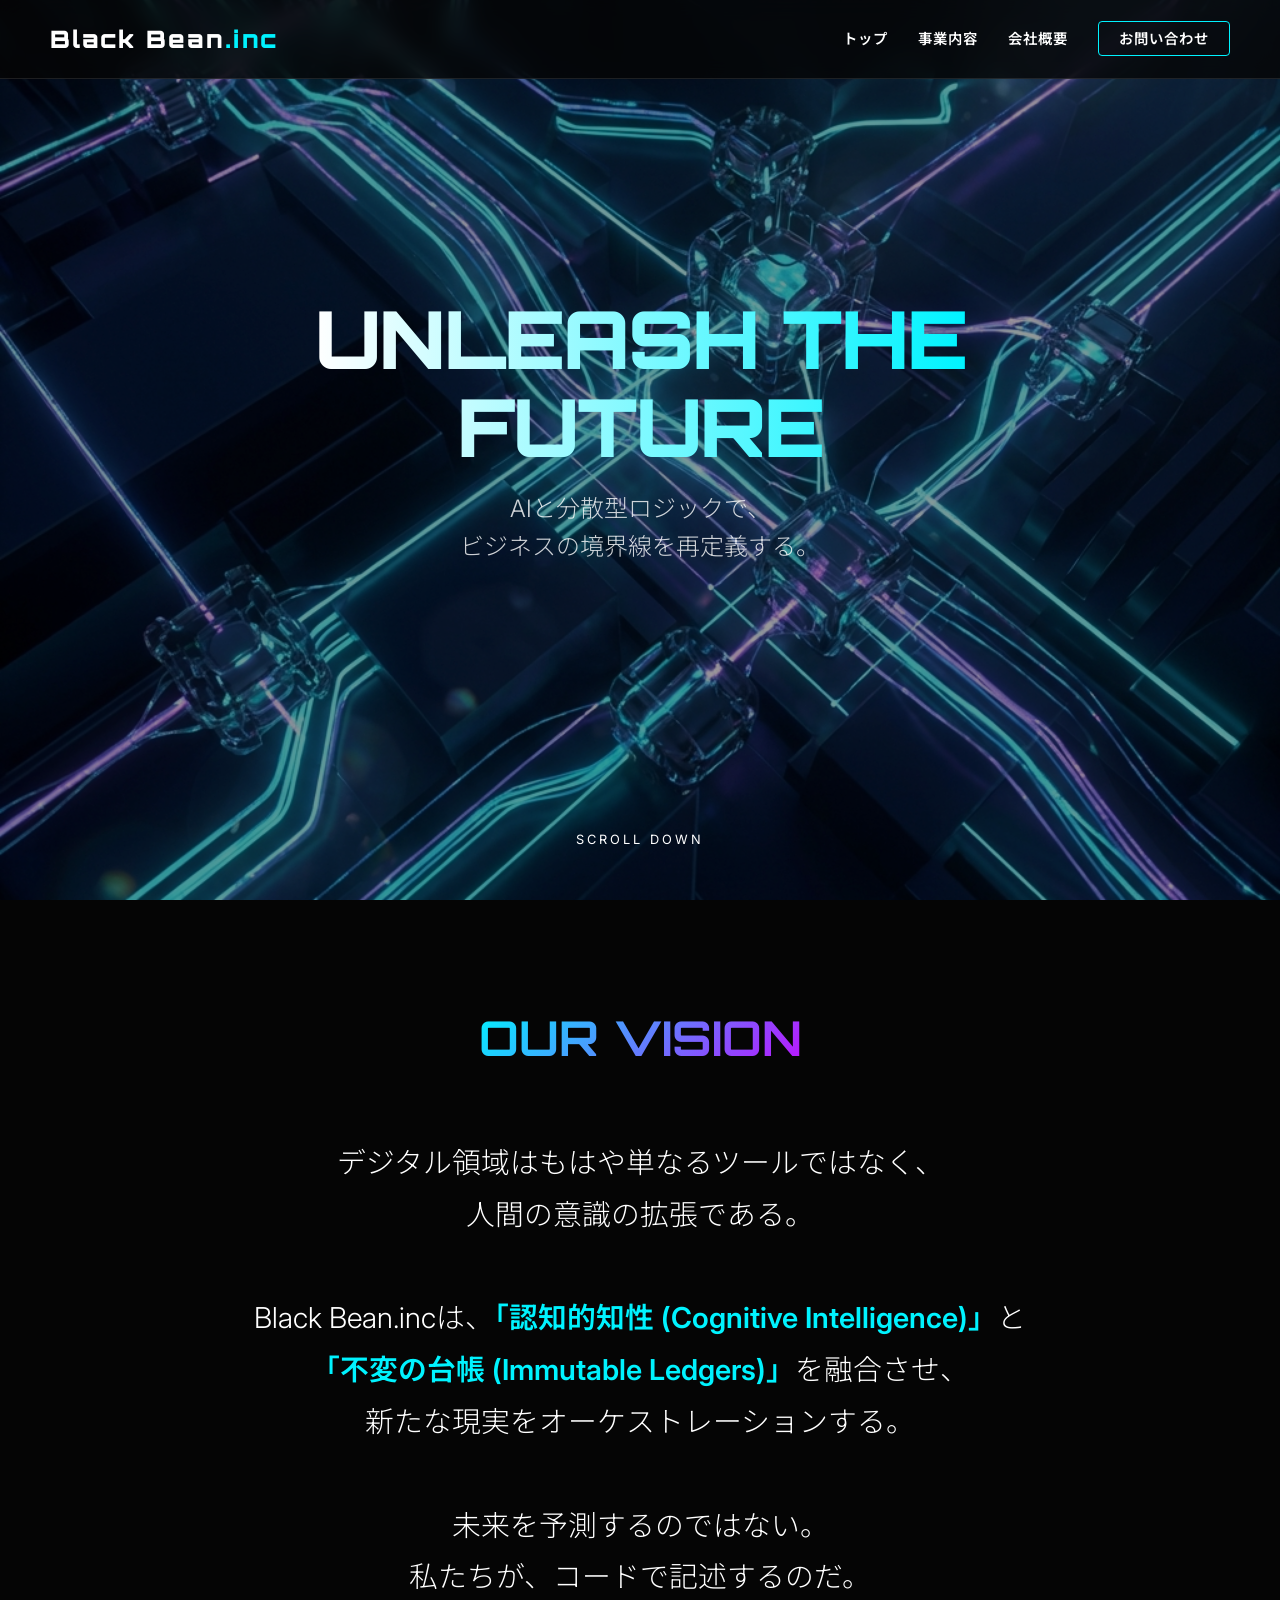
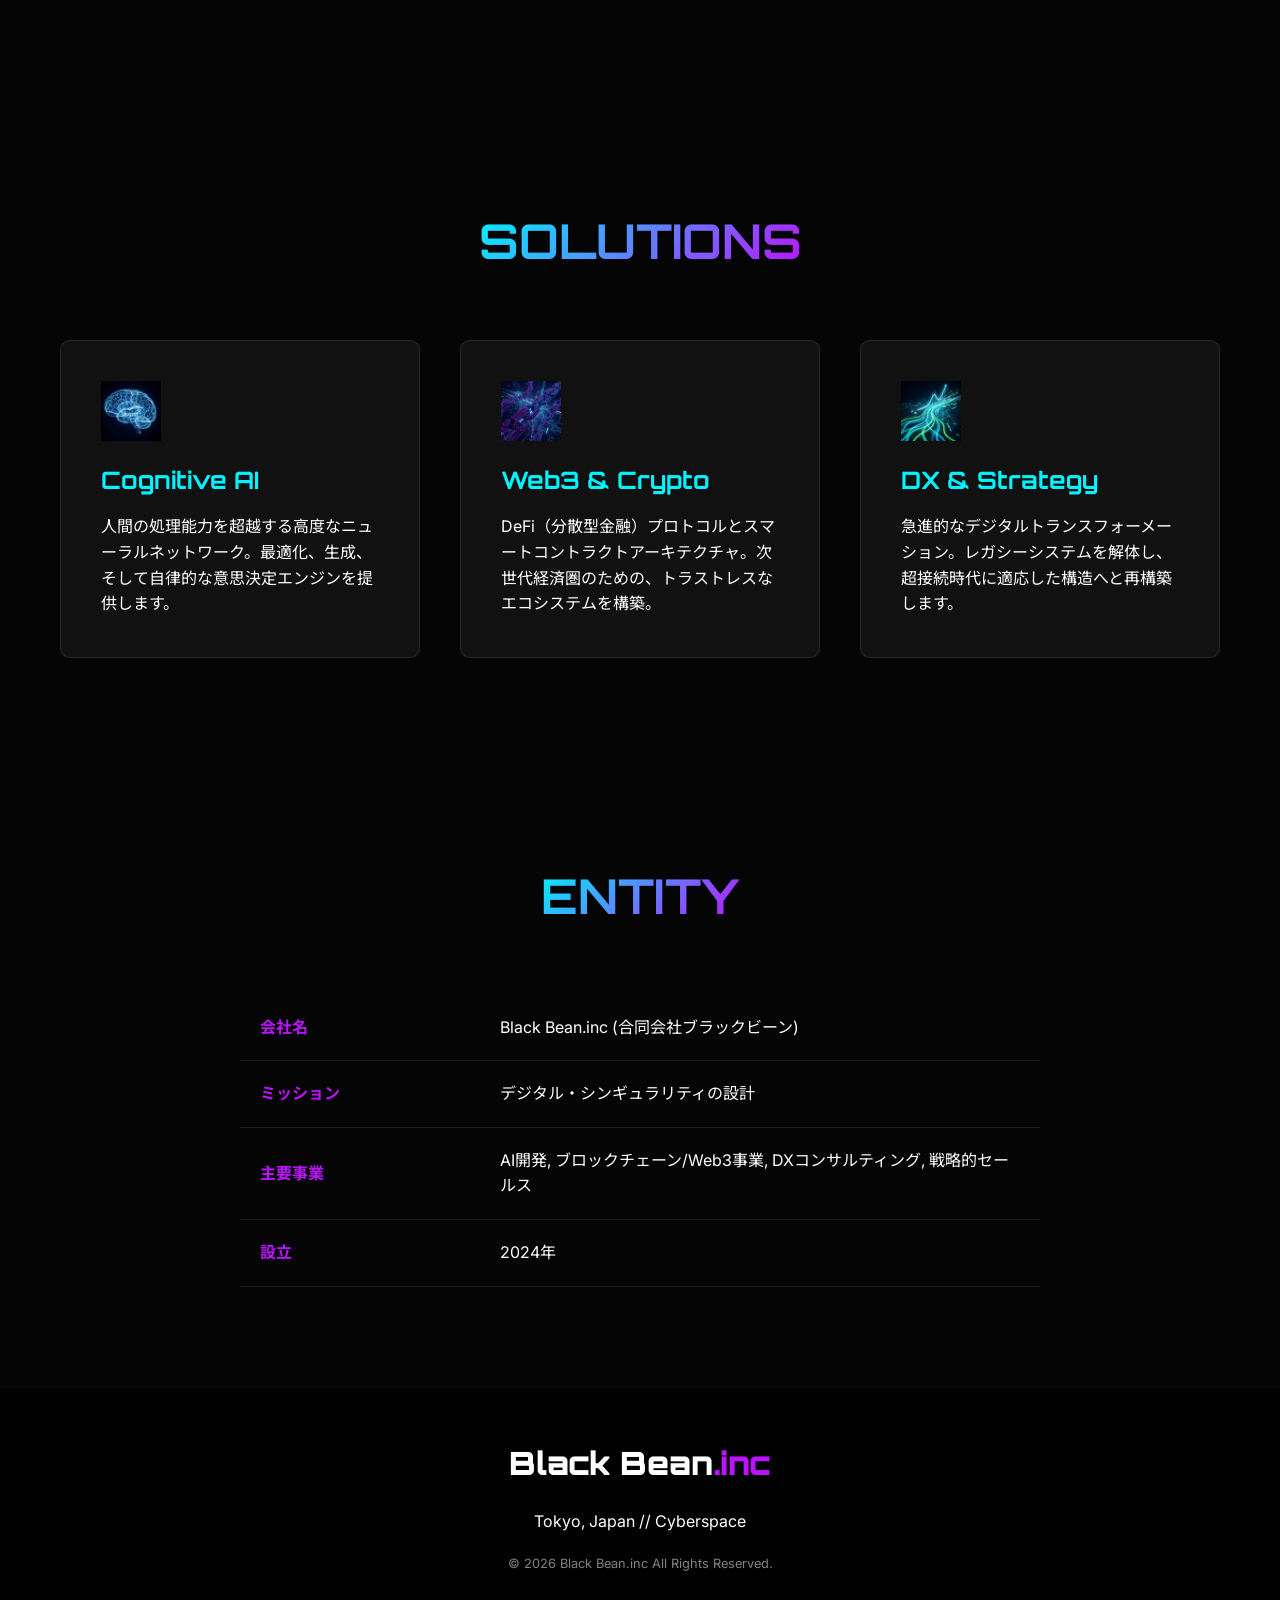
==== commit c942aa27: "fix: localize content to Japanese and update company name to Black Bean.inc" ====
--- a/index.html
+++ b/index.html
@@ -4,13 +4,13 @@
 <head>
     <meta charset="UTF-8">
     <meta name="viewport" content="width=device-width, initial-scale=1.0">
-    <title>Blackbean Corp | The Future of Intelligence</title>
+    <title>Black Bean.inc | The Future of Intelligence</title>
     <meta name="description"
         content="AI, Web3, and DX solutions that redefine boundaries. Blackbean Corp leads the digital evolution.">
     <link rel="preconnect" href="https://fonts.googleapis.com">
     <link rel="preconnect" href="https://fonts.gstatic.com" crossorigin>
     <link
-        href="https://fonts.googleapis.com/css2?family=Inter:wght@300;400;600;800&family=Orbitron:wght@400;700;900&display=swap"
+        href="https://fonts.googleapis.com/css2?family=Inter:wght@300;400;600;800&family=Orbitron:wght@400;700;900&family=Noto+Sans+JP:wght@300;400;700&display=swap"
         rel="stylesheet">
     <link rel="stylesheet" href="style.css">
 </head>
@@ -19,13 +19,13 @@
     <div class="noise-overlay"></div>
 
     <header>
-        <div class="logo">BLACKBEAN<span>.CORP</span></div>
+        <div class="logo">Black Bean<span>.inc</span></div>
         <nav>
             <ul>
-                <li><a href="#hero">TOP</a></li>
-                <li><a href="#services">SOLUTIONS</a></li>
-                <li><a href="#company">COMPANY</a></li>
-                <li><a href="#contact" class="btn-contact">CONTACT</a></li>
+                <li><a href="#hero">トップ</a></li>
+                <li><a href="#services">事業内容</a></li>
+                <li><a href="#company">会社概要</a></li>
+                <li><a href="#contact" class="btn-contact">お問い合わせ</a></li>
             </ul>
         </nav>
     </header>
@@ -34,7 +34,7 @@
         <div class="hero-bg" style="background-image: url('assets/images/hero-bg.png');"></div>
         <div class="hero-content">
             <h1 class="glitch" data-text="UNLEASH THE FUTURE">UNLEASH THE<br>FUTURE</h1>
-            <p>Redefining Boundaries with AI & Decentralized Logic.</p>
+            <p>AIと分散型ロジックで、<br>ビジネスの境界線を再定義する。</p>
             <div class="hero-scroll">SCROLL DOWN</div>
         </div>
     </section>
@@ -43,10 +43,11 @@
         <div class="container">
             <h2><span class="gradient-text">OUR VISION</span></h2>
             <p class="concept-text">
-                The digital realm is no longer just a tool; it is an extension of human consciousness.<br>
-                At Blackbean Corp, we fuse <strong>Cognitive Intelligence</strong> with <strong>Immutable
-                    Ledgers</strong> to orchestrate a new reality.<br>
-                We don't just predict the future. We code it.
+                デジタル領域はもはや単なるツールではなく、<br>人間の意識の拡張である。<br><br>
+                Black Bean.incは、<strong>「認知的知性 (Cognitive Intelligence)」</strong>と<br>
+                <strong>「不変の台帳 (Immutable Ledgers)」</strong>を融合させ、<br>
+                新たな現実をオーケストレーションする。<br><br>
+                未来を予測するのではない。<br>私たちが、コードで記述するのだ。
             </p>
         </div>
     </section>
@@ -58,20 +59,17 @@
                 <div class="service-card" data-tilt>
                     <div class="service-img" style="background-image: url('assets/images/service-ai.png');"></div>
                     <h3>Cognitive AI</h3>
-                    <p>Advanced neural networks that surpass human processing. Optimization, generation, and autonomous
-                        decision-making engines.</p>
+                    <p>人間の処理能力を超越する高度なニューラルネットワーク。最適化、生成、そして自律的な意思決定エンジンを提供します。</p>
                 </div>
                 <div class="service-card" data-tilt>
                     <div class="service-img" style="background-image: url('assets/images/service-web3.png');"></div>
                     <h3>Web3 & Crypto</h3>
-                    <p>Decentralized finance (DeFi) protocols and smart contract architecture. Building trustless
-                        ecosystems for the next economy.</p>
+                    <p>DeFi（分散型金融）プロトコルとスマートコントラクトアーキテクチャ。次世代経済圏のための、トラストレスなエコシステムを構築。</p>
                 </div>
                 <div class="service-card" data-tilt>
                     <div class="service-img" style="background-image: url('assets/images/service-dx.png');"></div>
                     <h3>DX & Strategy</h3>
-                    <p>Radical digital transformation. We dismantle legacy systems and reconstruct them for the
-                        hyper-connected era.</p>
+                    <p>急進的なデジタルトランスフォーメーション。レガシーシステムを解体し、超接続時代に適応した構造へと再構築します。</p>
                 </div>
             </div>
         </div>
@@ -83,20 +81,20 @@
             <div class="company-info-wrapper">
                 <table class="company-table">
                     <tr>
-                        <th>Company Name</th>
-                        <td>合同会社ブラックビーン (Blackbean Corp)</td>
+                        <th>会社名</th>
+                        <td>Black Bean.inc (合同会社ブラックビーン)</td>
                     </tr>
                     <tr>
-                        <th>Mission</th>
-                        <td>Architecting the Digital Singularity</td>
+                        <th>ミッション</th>
+                        <td>デジタル・シンギュラリティの設計</td>
                     </tr>
                     <tr>
-                        <th>Core Fields</th>
-                        <td>AI Development, Blockchain/Web3, DX Consulting, Strategic Sales</td>
+                        <th>主要事業</th>
+                        <td>AI開発, ブロックチェーン/Web3事業, DXコンサルティング, 戦略的セールス</td>
                     </tr>
                     <tr>
-                        <th>Established</th>
-                        <td>2024</td>
+                        <th>設立</th>
+                        <td>2024年</td>
                     </tr>
                 </table>
             </div>
@@ -105,9 +103,9 @@
 
     <footer id="contact">
         <div class="container">
-            <div class="footer-logo">BLACKBEAN<span>.CORP</span></div>
+            <div class="footer-logo">Black Bean<span>.inc</span></div>
             <p>Tokyo, Japan // Cyberspace</p>
-            <p class="copyright">&copy; 2026 BLACKBEAN Corp. All Rights Reserved.</p>
+            <p class="copyright">&copy; 2026 Black Bean.inc All Rights Reserved.</p>
         </div>
     </footer>
 
--- a/style.css
+++ b/style.css
@@ -4,8 +4,8 @@
     --accent-cyan: #00f3ff;
     --accent-purple: #bc13fe;
     --card-bg: rgba(255, 255, 255, 0.05);
-    --font-main: 'Inter', sans-serif;
-    --font-header: 'Orbitron', sans-serif;
+    --font-main: 'Inter', 'Noto Sans JP', sans-serif;
+    --font-header: 'Orbitron', 'Noto Sans JP', sans-serif;
 }
 
 * {
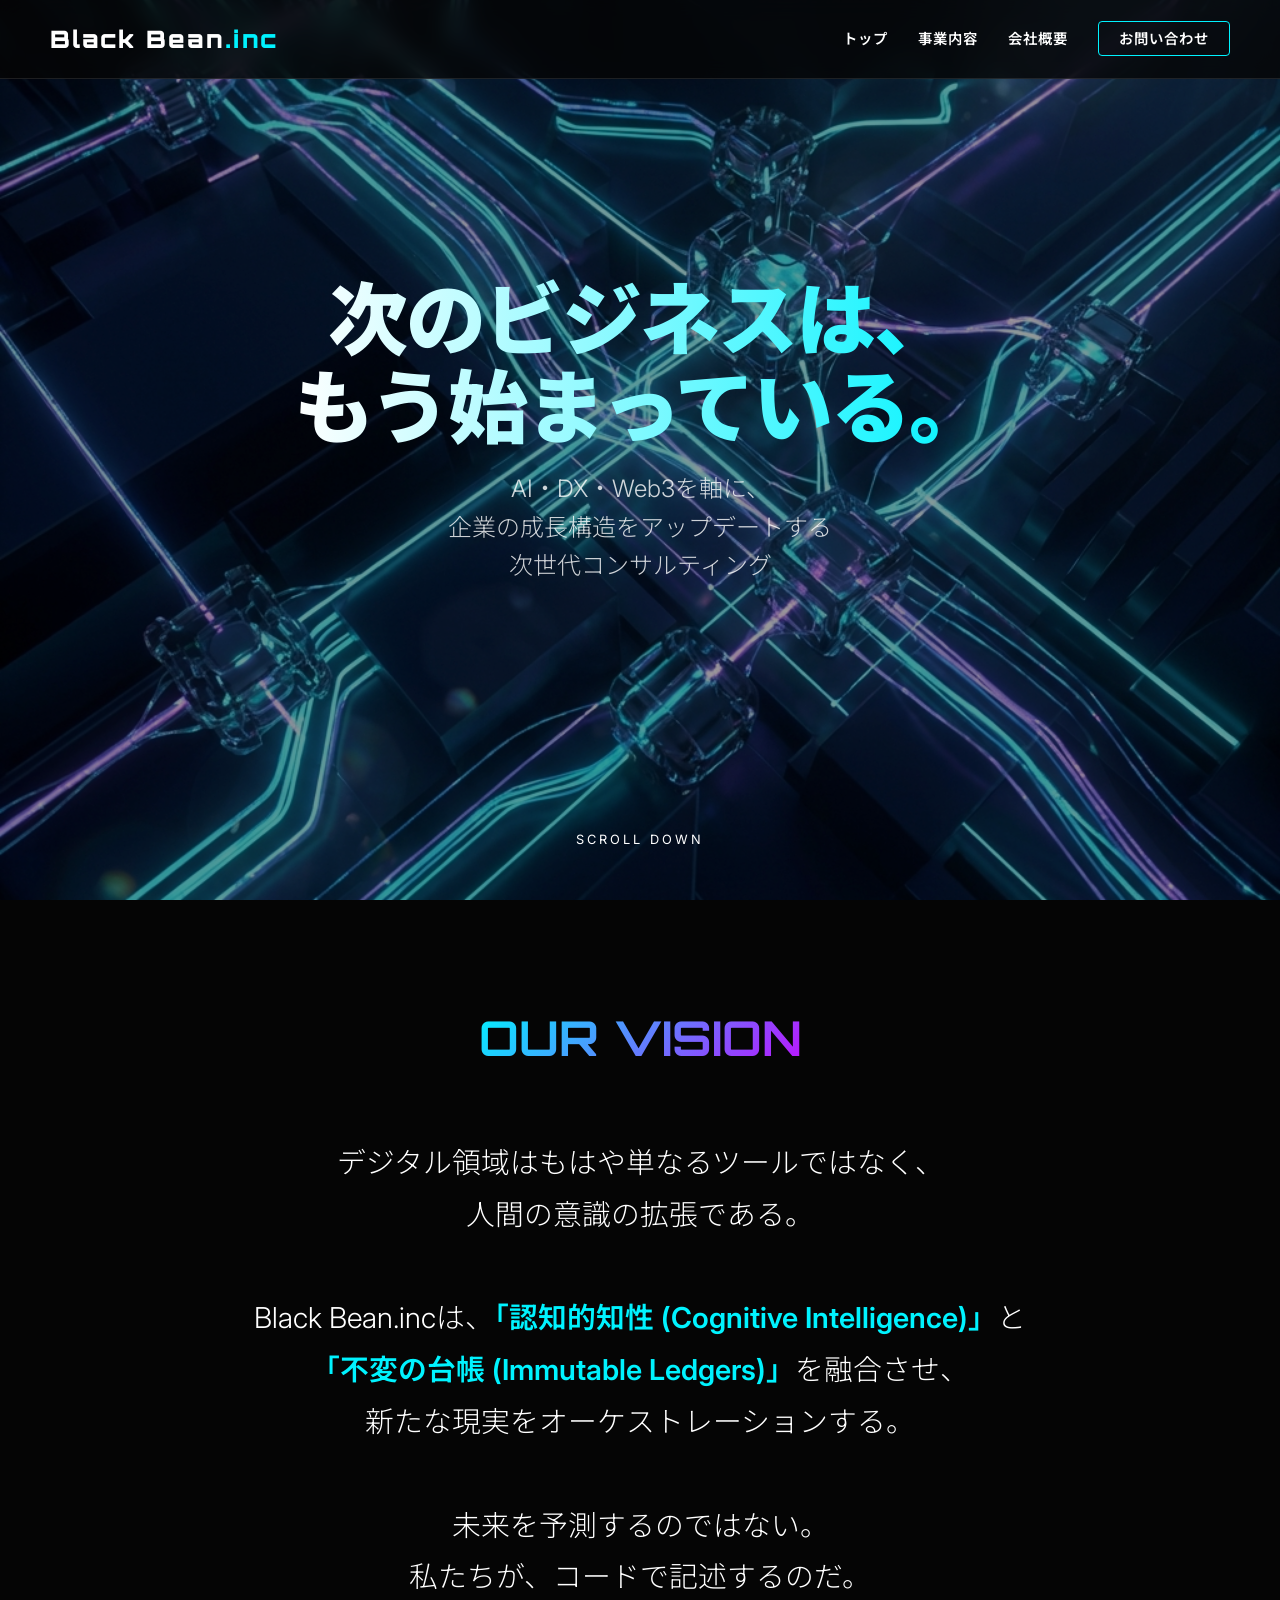
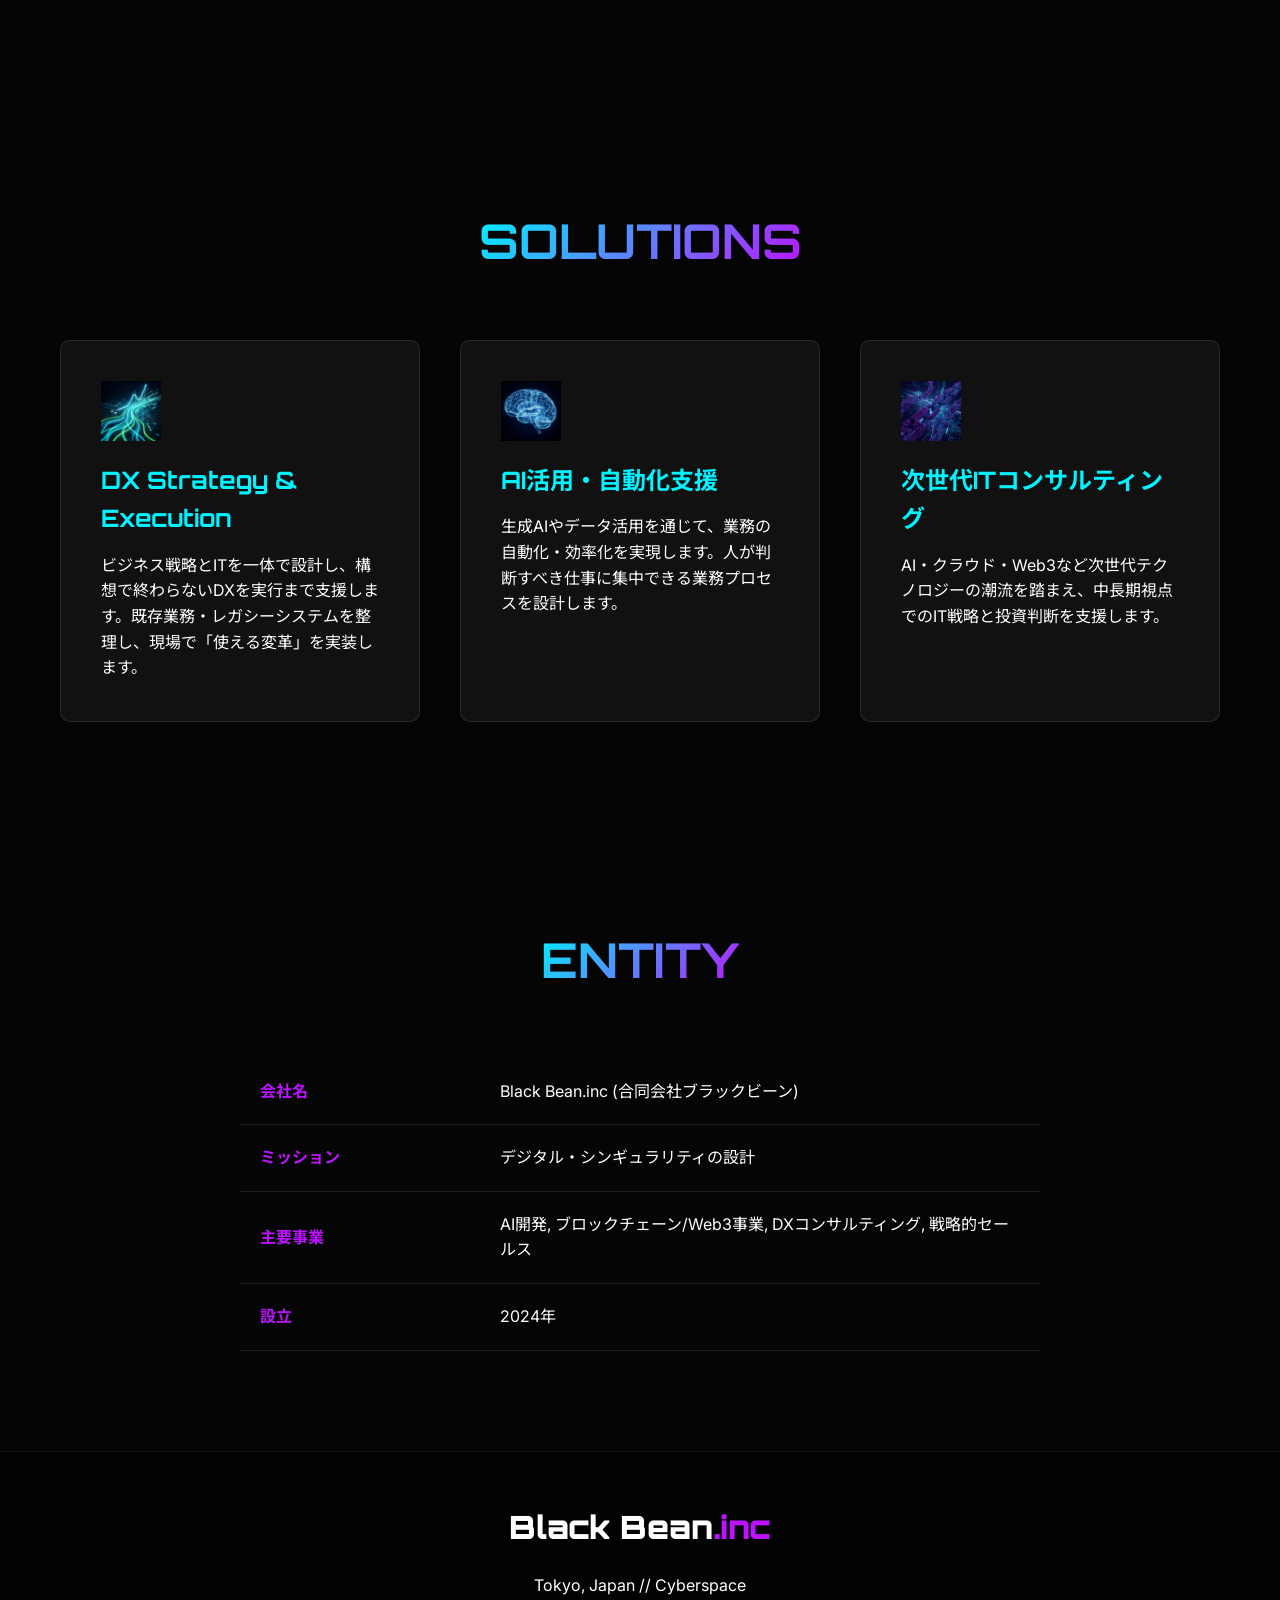
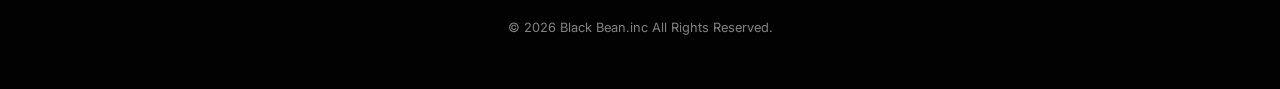
==== commit 475e0e10: "update: content for hero and services based on user feedback" ====
--- a/index.html
+++ b/index.html
@@ -33,8 +33,8 @@
     <section id="hero">
         <div class="hero-bg" style="background-image: url('assets/images/hero-bg.png');"></div>
         <div class="hero-content">
-            <h1 class="glitch" data-text="UNLEASH THE FUTURE">UNLEASH THE<br>FUTURE</h1>
-            <p>AIと分散型ロジックで、<br>ビジネスの境界線を再定義する。</p>
+            <h1 class="glitch" data-text="NEXT BUSINESS">次のビジネスは、<br>もう始まっている。</h1>
+            <p>AI・DX・Web3を軸に、<br>企業の成長構造をアップデートする<br>次世代コンサルティング</p>
             <div class="hero-scroll">SCROLL DOWN</div>
         </div>
     </section>
@@ -57,19 +57,19 @@
             <h2><span class="gradient-text">SOLUTIONS</span></h2>
             <div class="service-grid">
                 <div class="service-card" data-tilt>
+                    <div class="service-img" style="background-image: url('assets/images/service-dx.png');"></div>
+                    <h3>DX Strategy & Execution</h3>
+                    <p>ビジネス戦略とITを一体で設計し、構想で終わらないDXを実行まで支援します。既存業務・レガシーシステムを整理し、現場で「使える変革」を実装します。</p>
+                </div>
+                <div class="service-card" data-tilt>
                     <div class="service-img" style="background-image: url('assets/images/service-ai.png');"></div>
-                    <h3>Cognitive AI</h3>
-                    <p>人間の処理能力を超越する高度なニューラルネットワーク。最適化、生成、そして自律的な意思決定エンジンを提供します。</p>
+                    <h3>AI活用・自動化支援</h3>
+                    <p>生成AIやデータ活用を通じて、業務の自動化・効率化を実現します。人が判断すべき仕事に集中できる業務プロセスを設計します。</p>
                 </div>
                 <div class="service-card" data-tilt>
                     <div class="service-img" style="background-image: url('assets/images/service-web3.png');"></div>
-                    <h3>Web3 & Crypto</h3>
-                    <p>DeFi（分散型金融）プロトコルとスマートコントラクトアーキテクチャ。次世代経済圏のための、トラストレスなエコシステムを構築。</p>
-                </div>
-                <div class="service-card" data-tilt>
-                    <div class="service-img" style="background-image: url('assets/images/service-dx.png');"></div>
-                    <h3>DX & Strategy</h3>
-                    <p>急進的なデジタルトランスフォーメーション。レガシーシステムを解体し、超接続時代に適応した構造へと再構築します。</p>
+                    <h3>次世代ITコンサルティング</h3>
+                    <p>AI・クラウド・Web3など次世代テクノロジーの潮流を踏まえ、中長期視点でのIT戦略と投資判断を支援します。</p>
                 </div>
             </div>
         </div>
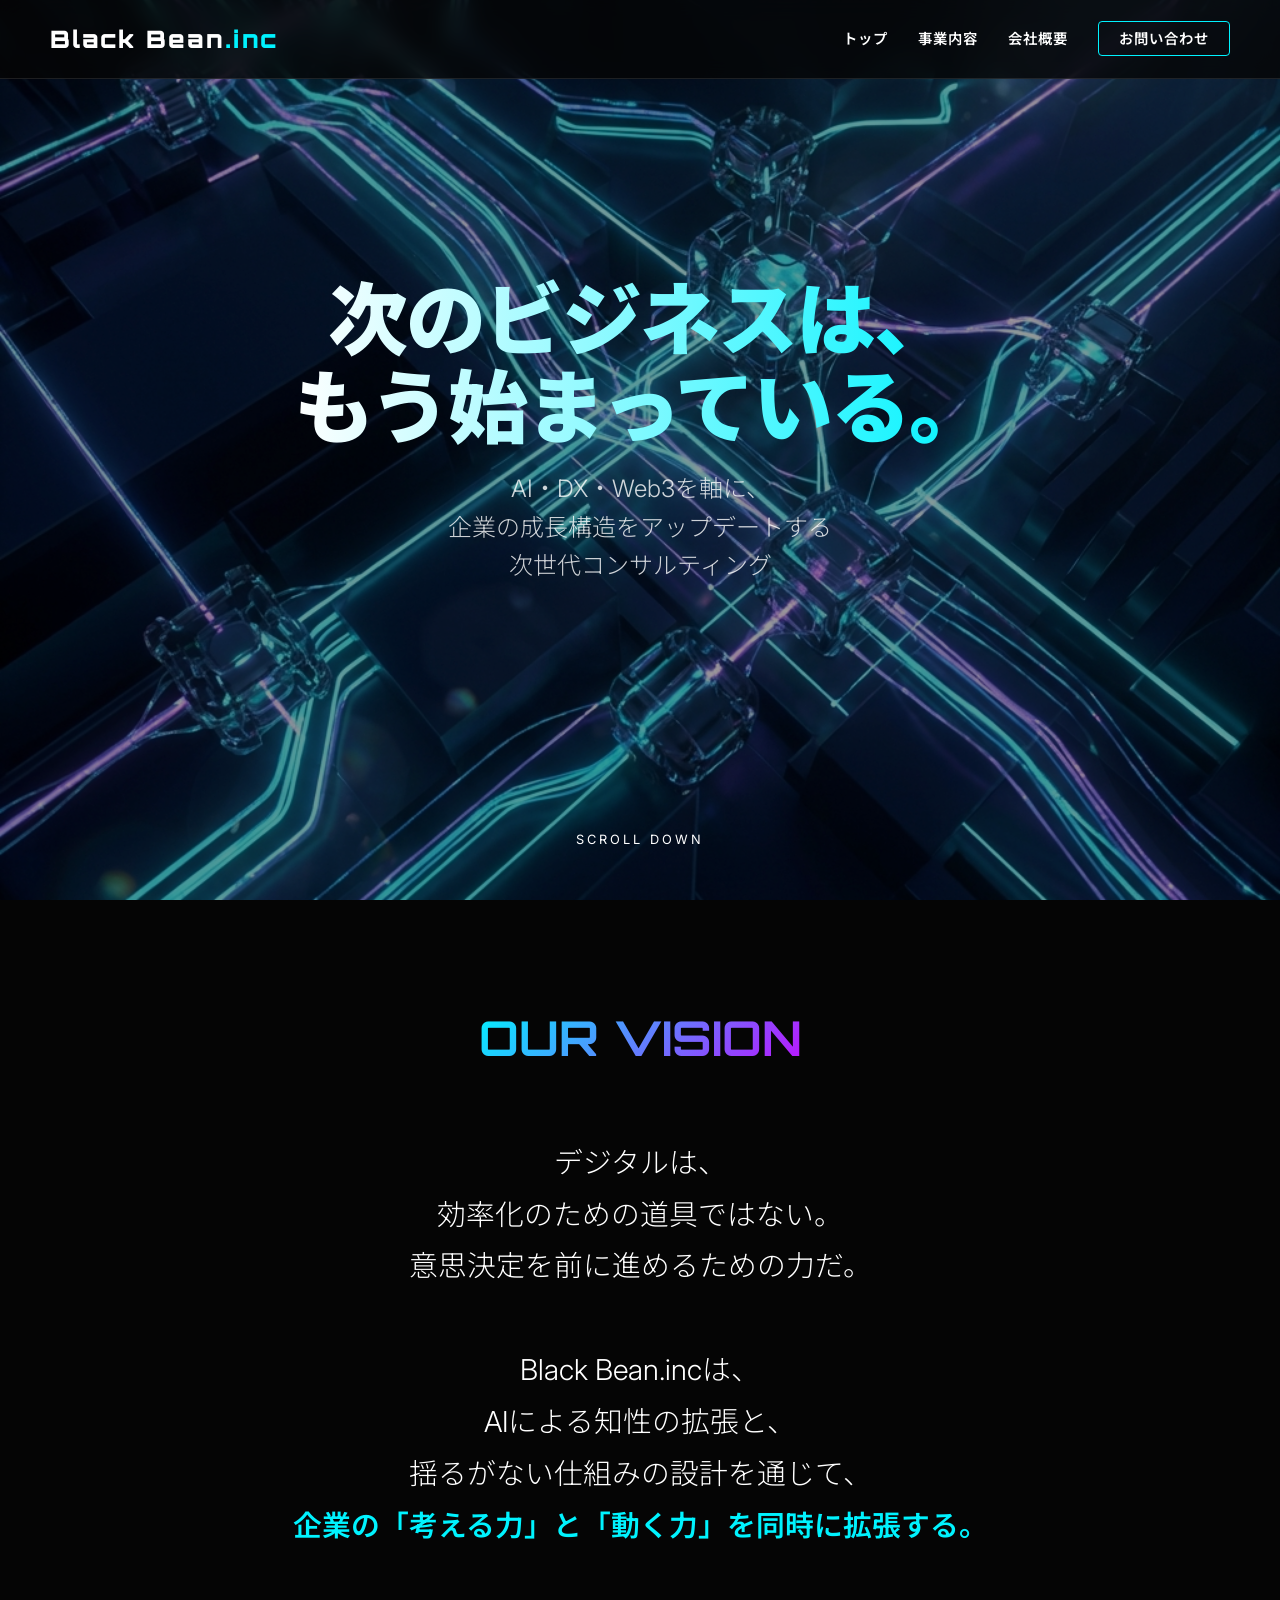
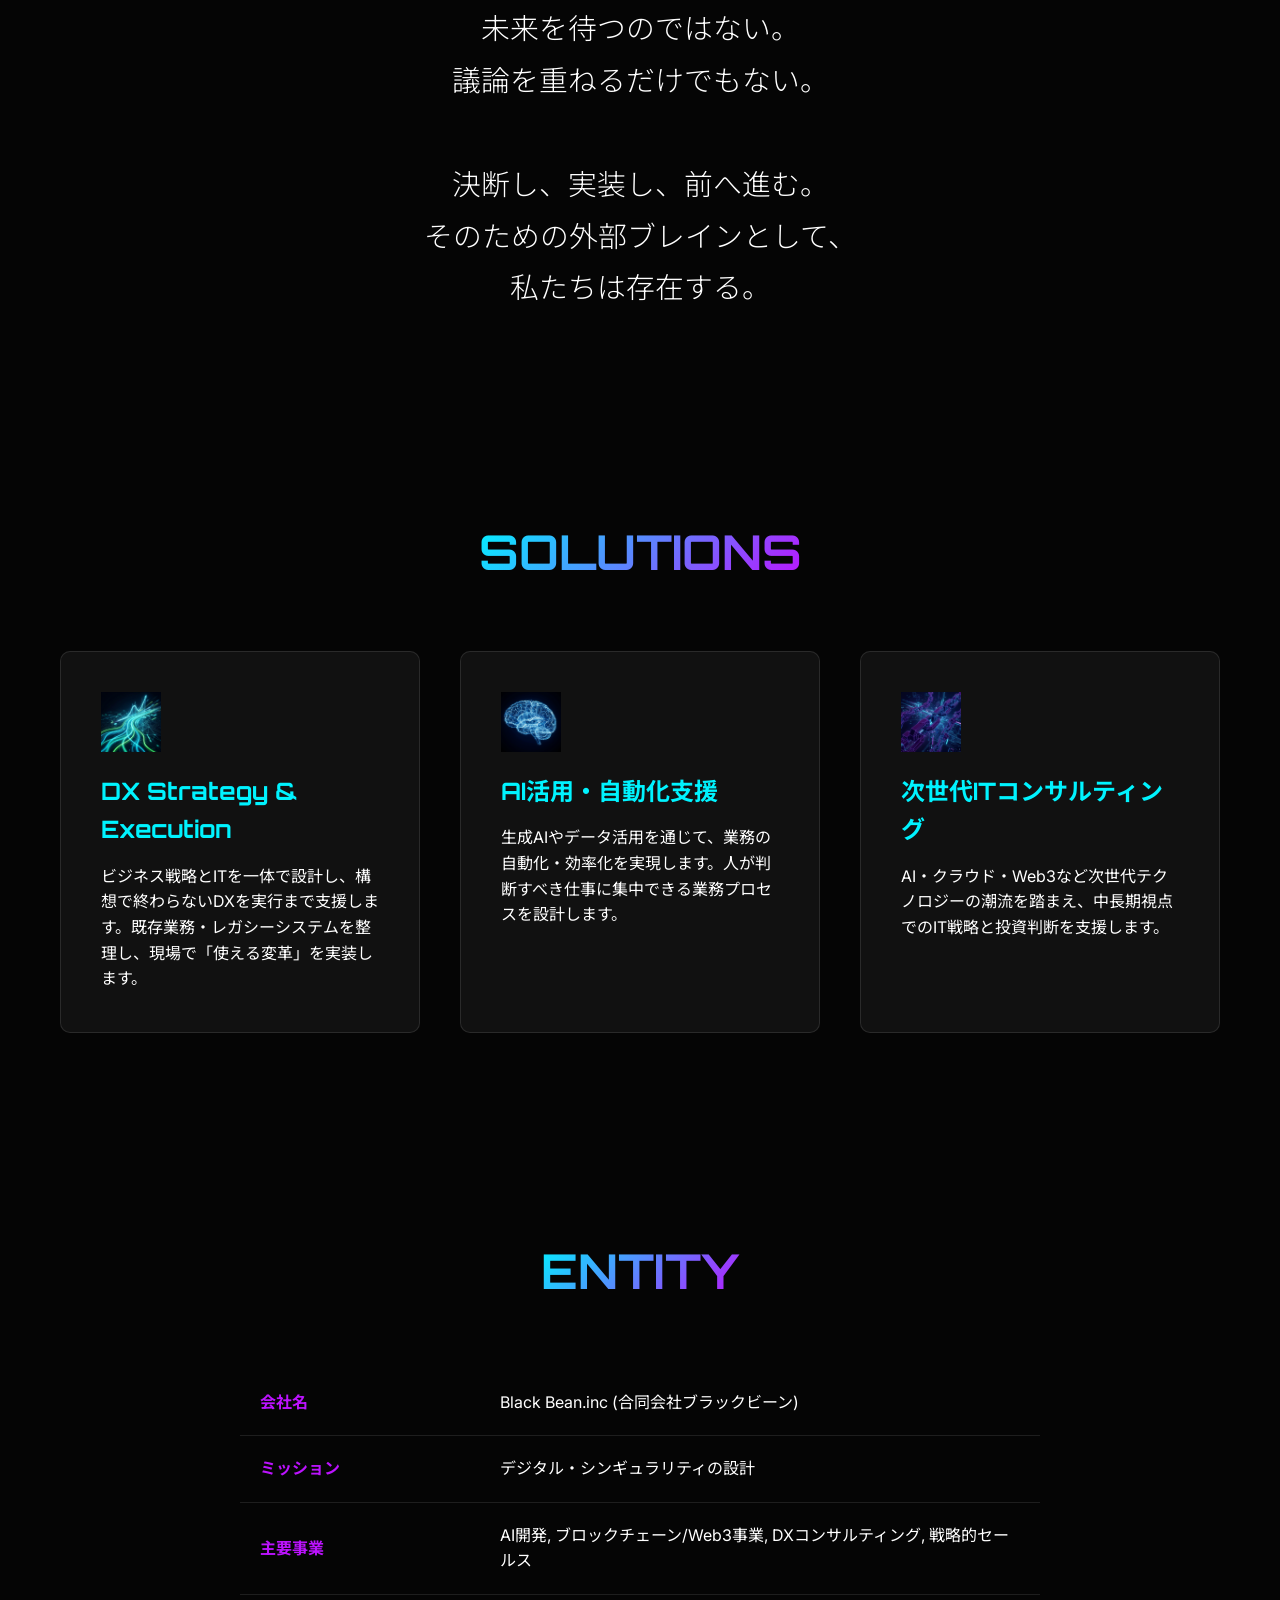
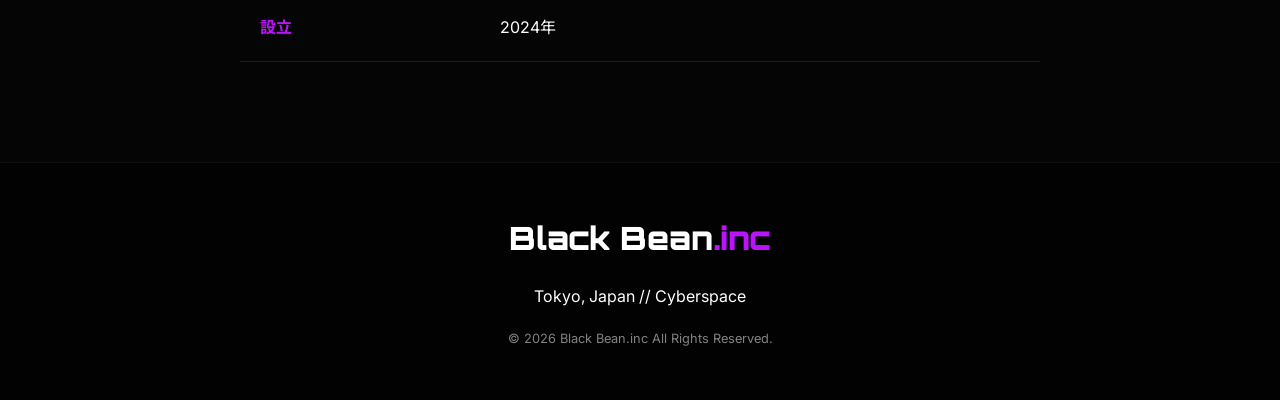
==== commit c34f48ad: "VISIONの書き換え" ====
--- a/index.html
+++ b/index.html
@@ -43,12 +43,22 @@
         <div class="container">
             <h2><span class="gradient-text">OUR VISION</span></h2>
             <p class="concept-text">
-                デジタル領域はもはや単なるツールではなく、<br>人間の意識の拡張である。<br><br>
-                Black Bean.incは、<strong>「認知的知性 (Cognitive Intelligence)」</strong>と<br>
-                <strong>「不変の台帳 (Immutable Ledgers)」</strong>を融合させ、<br>
-                新たな現実をオーケストレーションする。<br><br>
-                未来を予測するのではない。<br>私たちが、コードで記述するのだ。
-            </p>
+    デジタルは、<br>
+    効率化のための道具ではない。<br>
+    意思決定を前に進めるための力だ。<br><br>
+
+    Black Bean.incは、<br>
+    AIによる知性の拡張と、<br>
+    揺るがない仕組みの設計を通じて、<br>
+    <strong>企業の「考える力」と「動く力」を同時に拡張する。</strong><br><br>
+
+    未来を待つのではない。<br>
+    議論を重ねるだけでもない。<br><br>
+
+    決断し、実装し、前へ進む。<br>
+    そのための外部ブレインとして、<br>
+    私たちは存在する。
+</p>
         </div>
     </section>
 
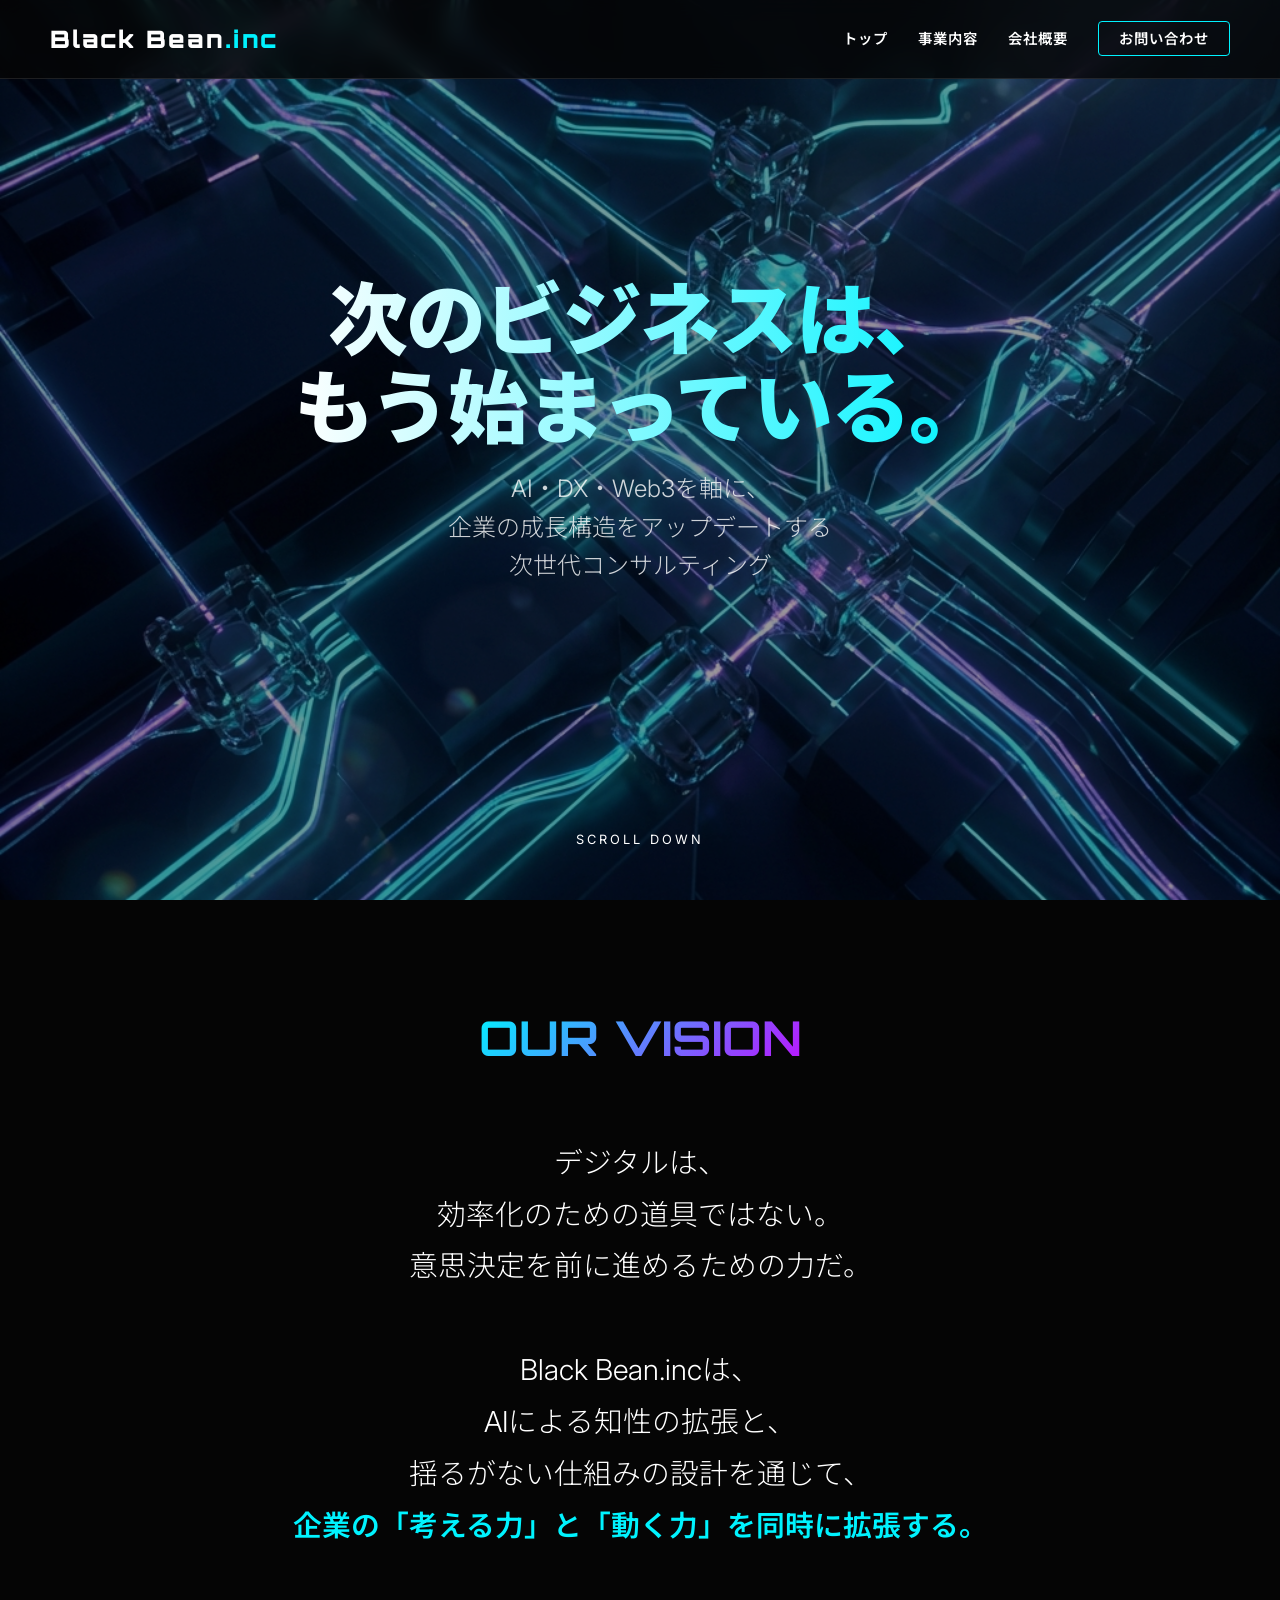
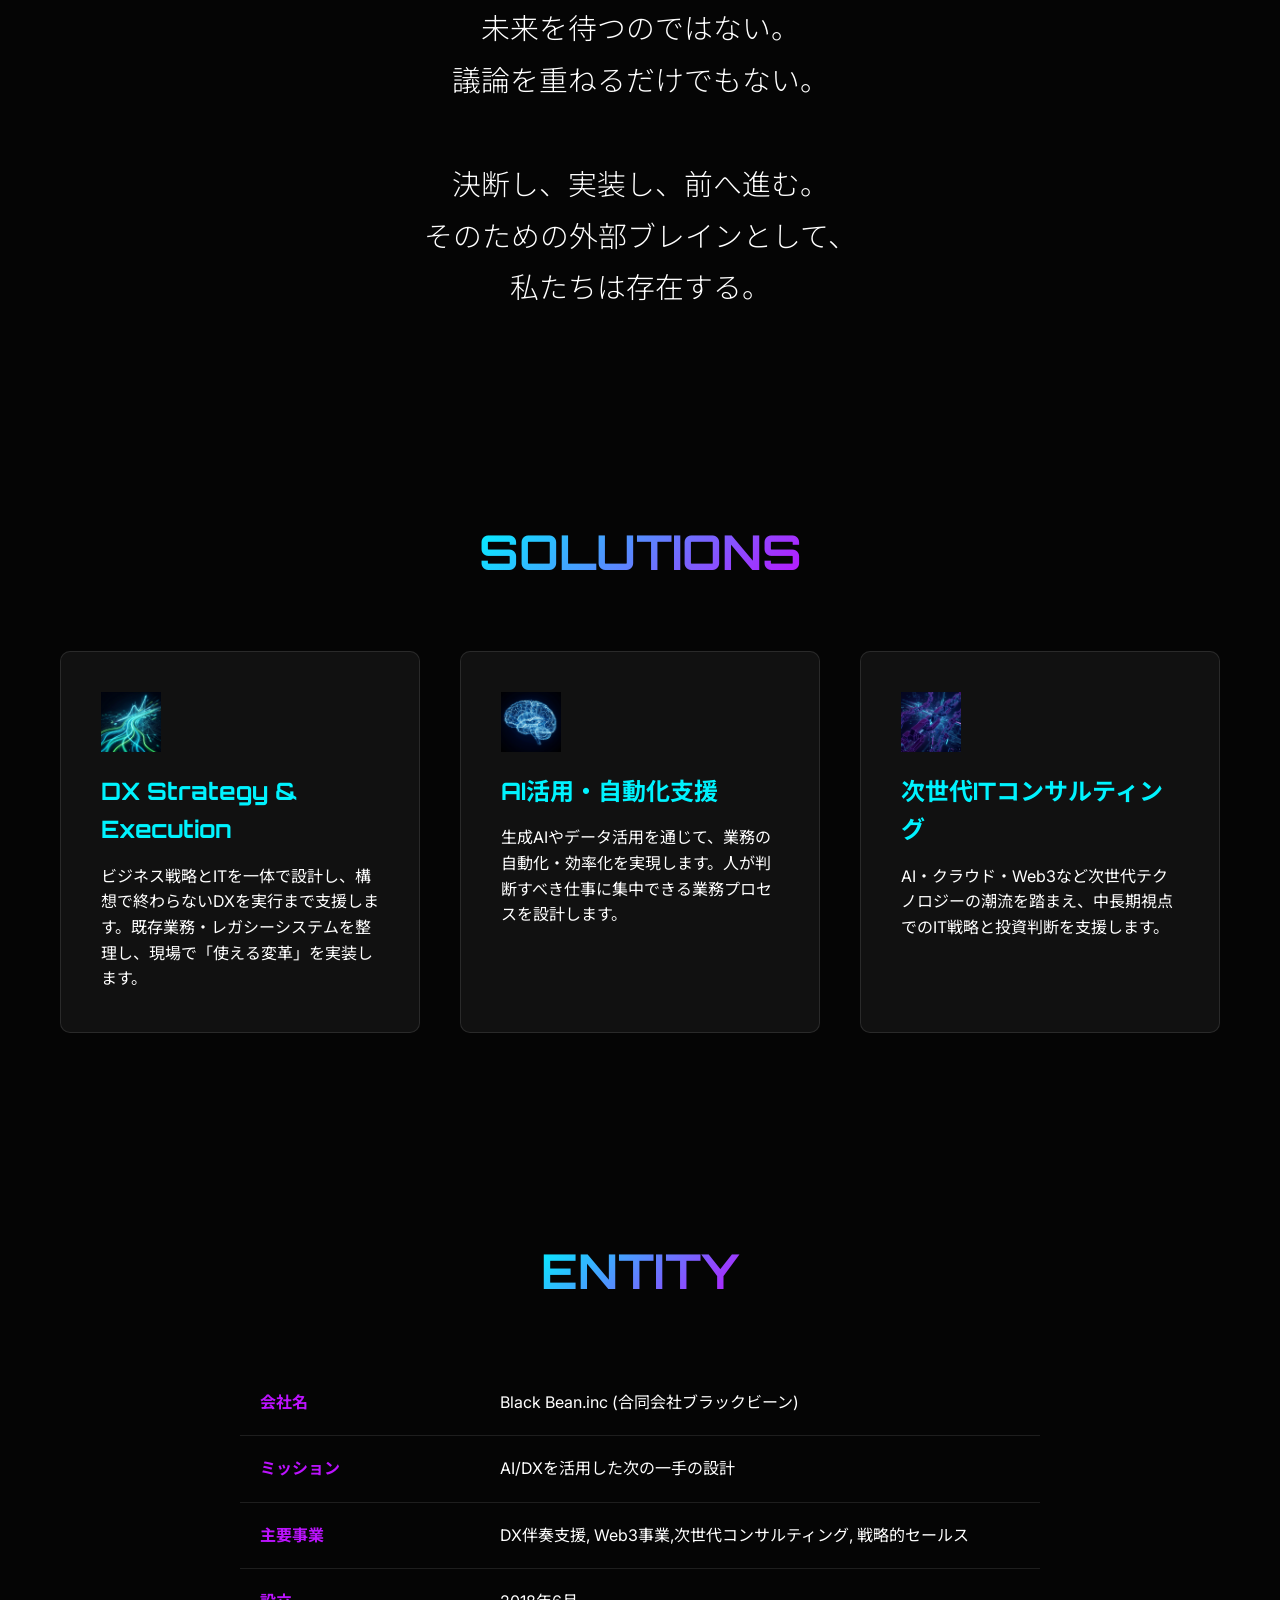
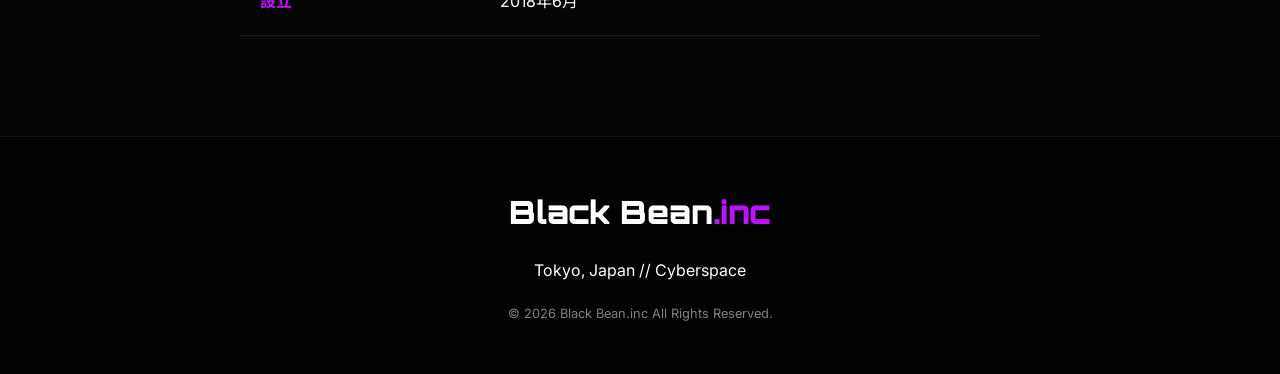
==== commit 22e13691: "会社概要更新" ====
--- a/index.html
+++ b/index.html
@@ -96,15 +96,15 @@
                     </tr>
                     <tr>
                         <th>ミッション</th>
-                        <td>デジタル・シンギュラリティの設計</td>
+                        <td>AI/DXを活用した次の一手の設計</td>
                     </tr>
                     <tr>
                         <th>主要事業</th>
-                        <td>AI開発, ブロックチェーン/Web3事業, DXコンサルティング, 戦略的セールス</td>
+                        <td>DX伴奏支援, Web3事業,次世代コンサルティング, 戦略的セールス</td>
                     </tr>
                     <tr>
                         <th>設立</th>
-                        <td>2024年</td>
+                        <td>2018年6月</td>
                     </tr>
                 </table>
             </div>
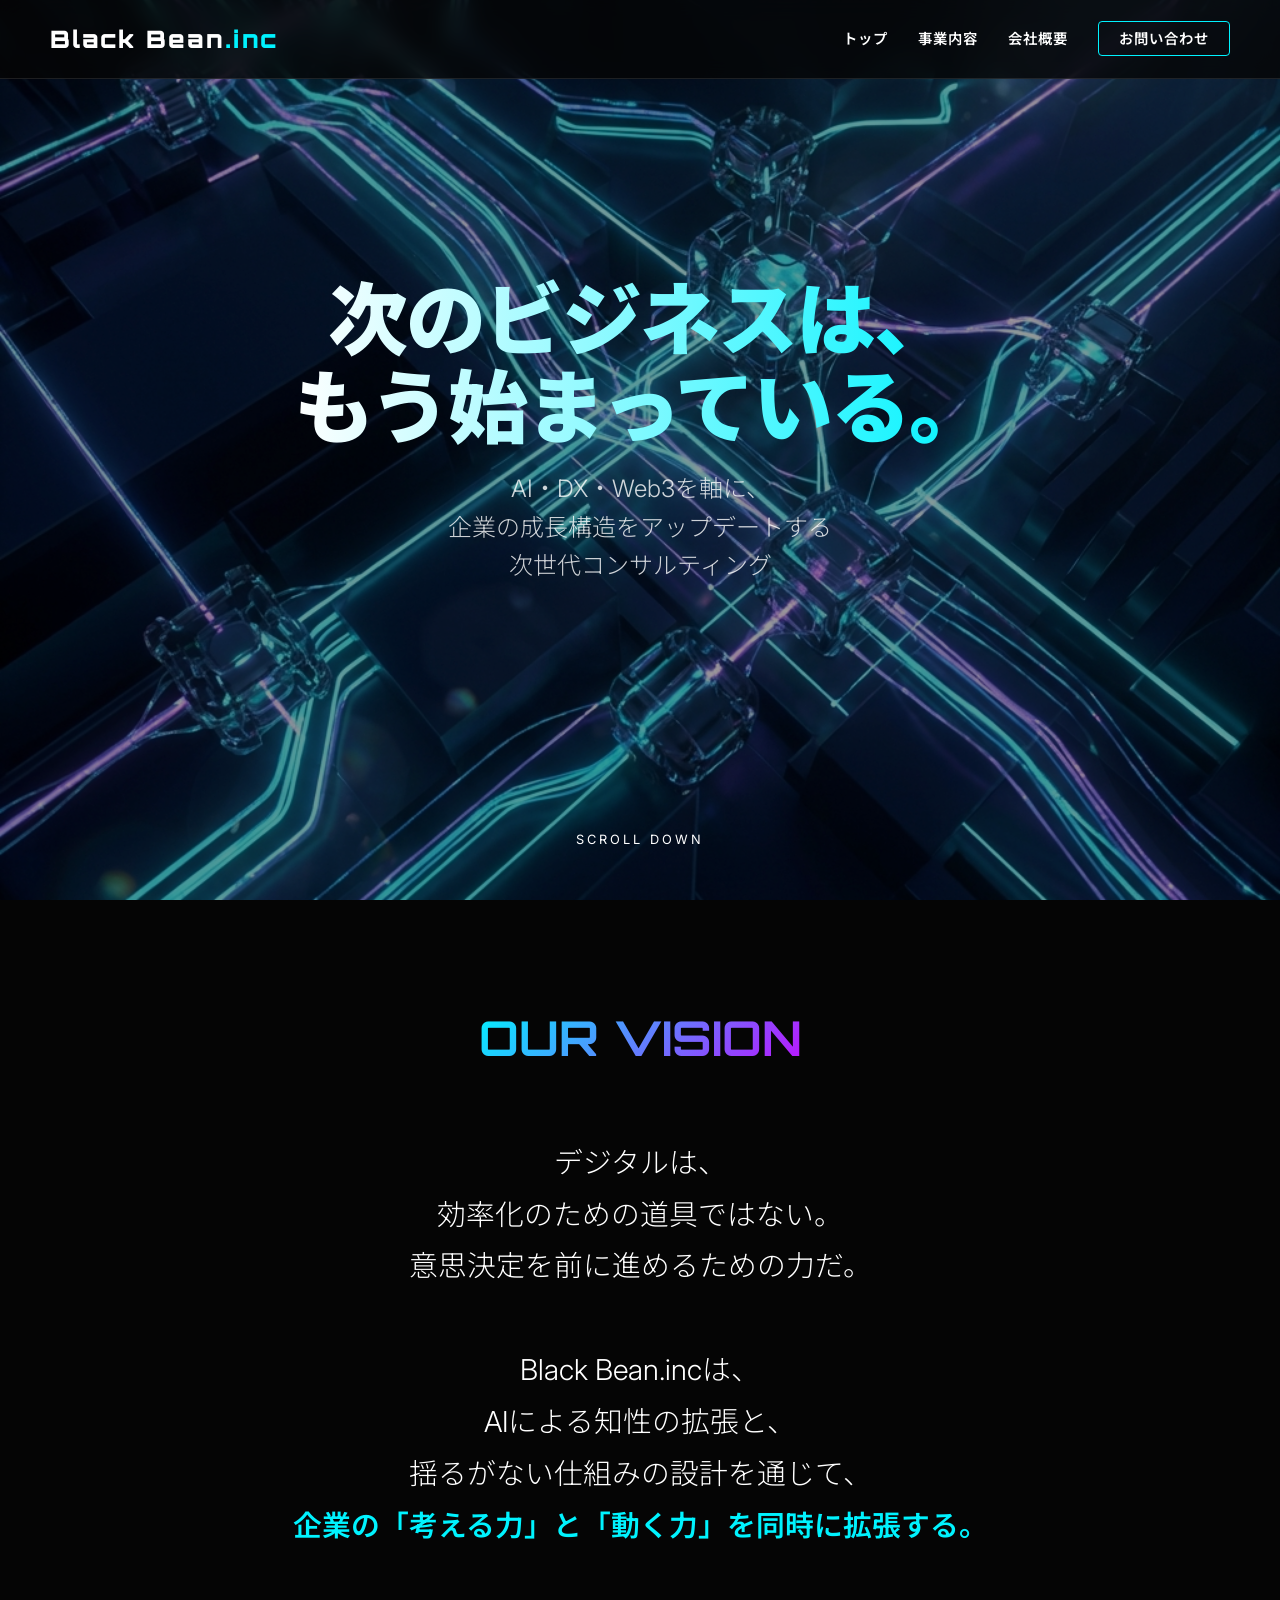
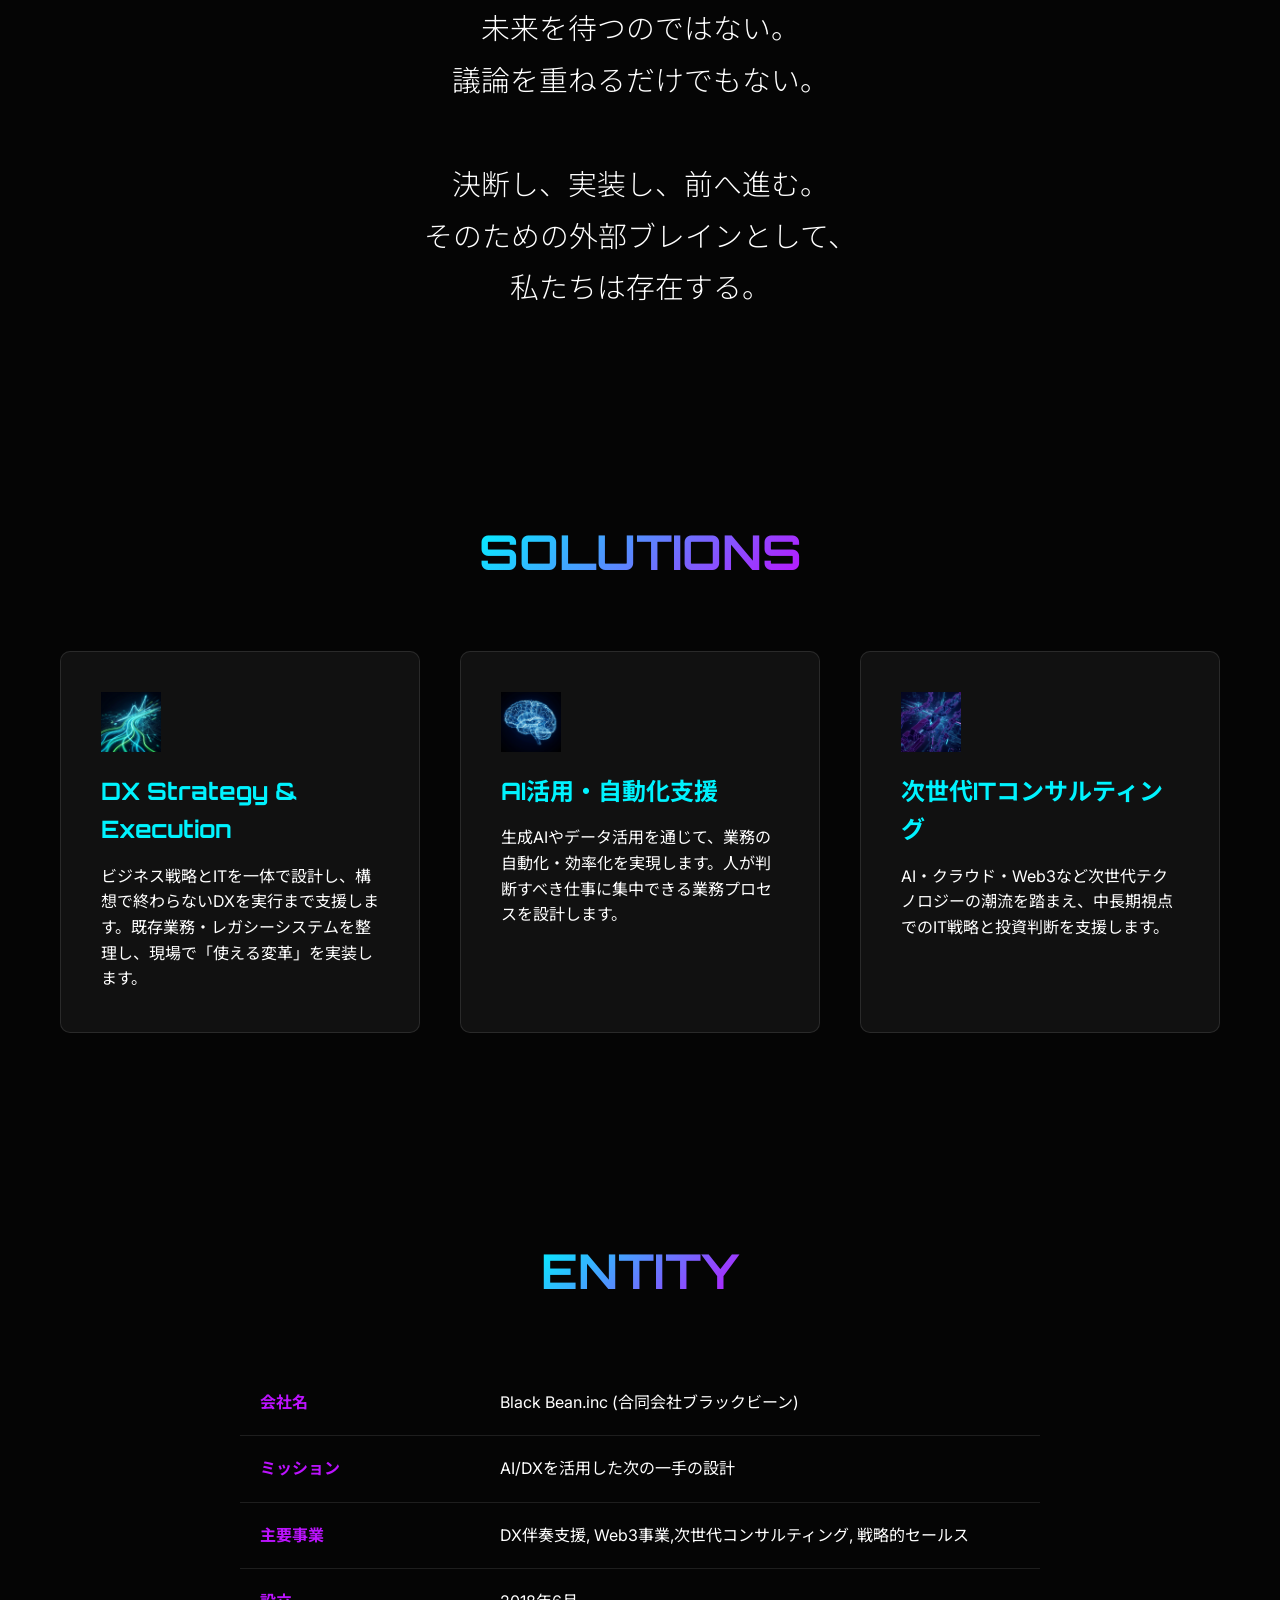
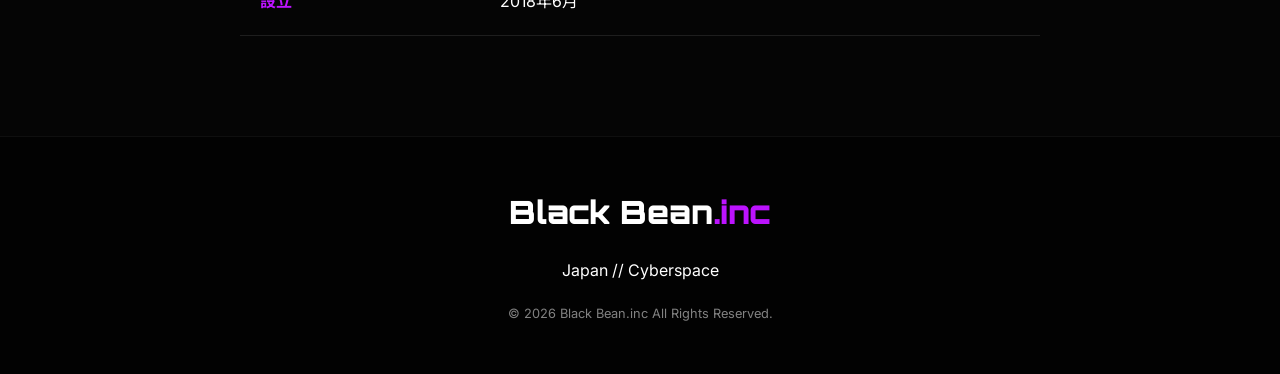
==== commit 9c6b3455: "コメント修正" ====
--- a/index.html
+++ b/index.html
@@ -114,7 +114,7 @@
     <footer id="contact">
         <div class="container">
             <div class="footer-logo">Black Bean<span>.inc</span></div>
-            <p>Tokyo, Japan // Cyberspace</p>
+            <p>Japan // Cyberspace</p>
             <p class="copyright">&copy; 2026 Black Bean.inc All Rights Reserved.</p>
         </div>
     </footer>
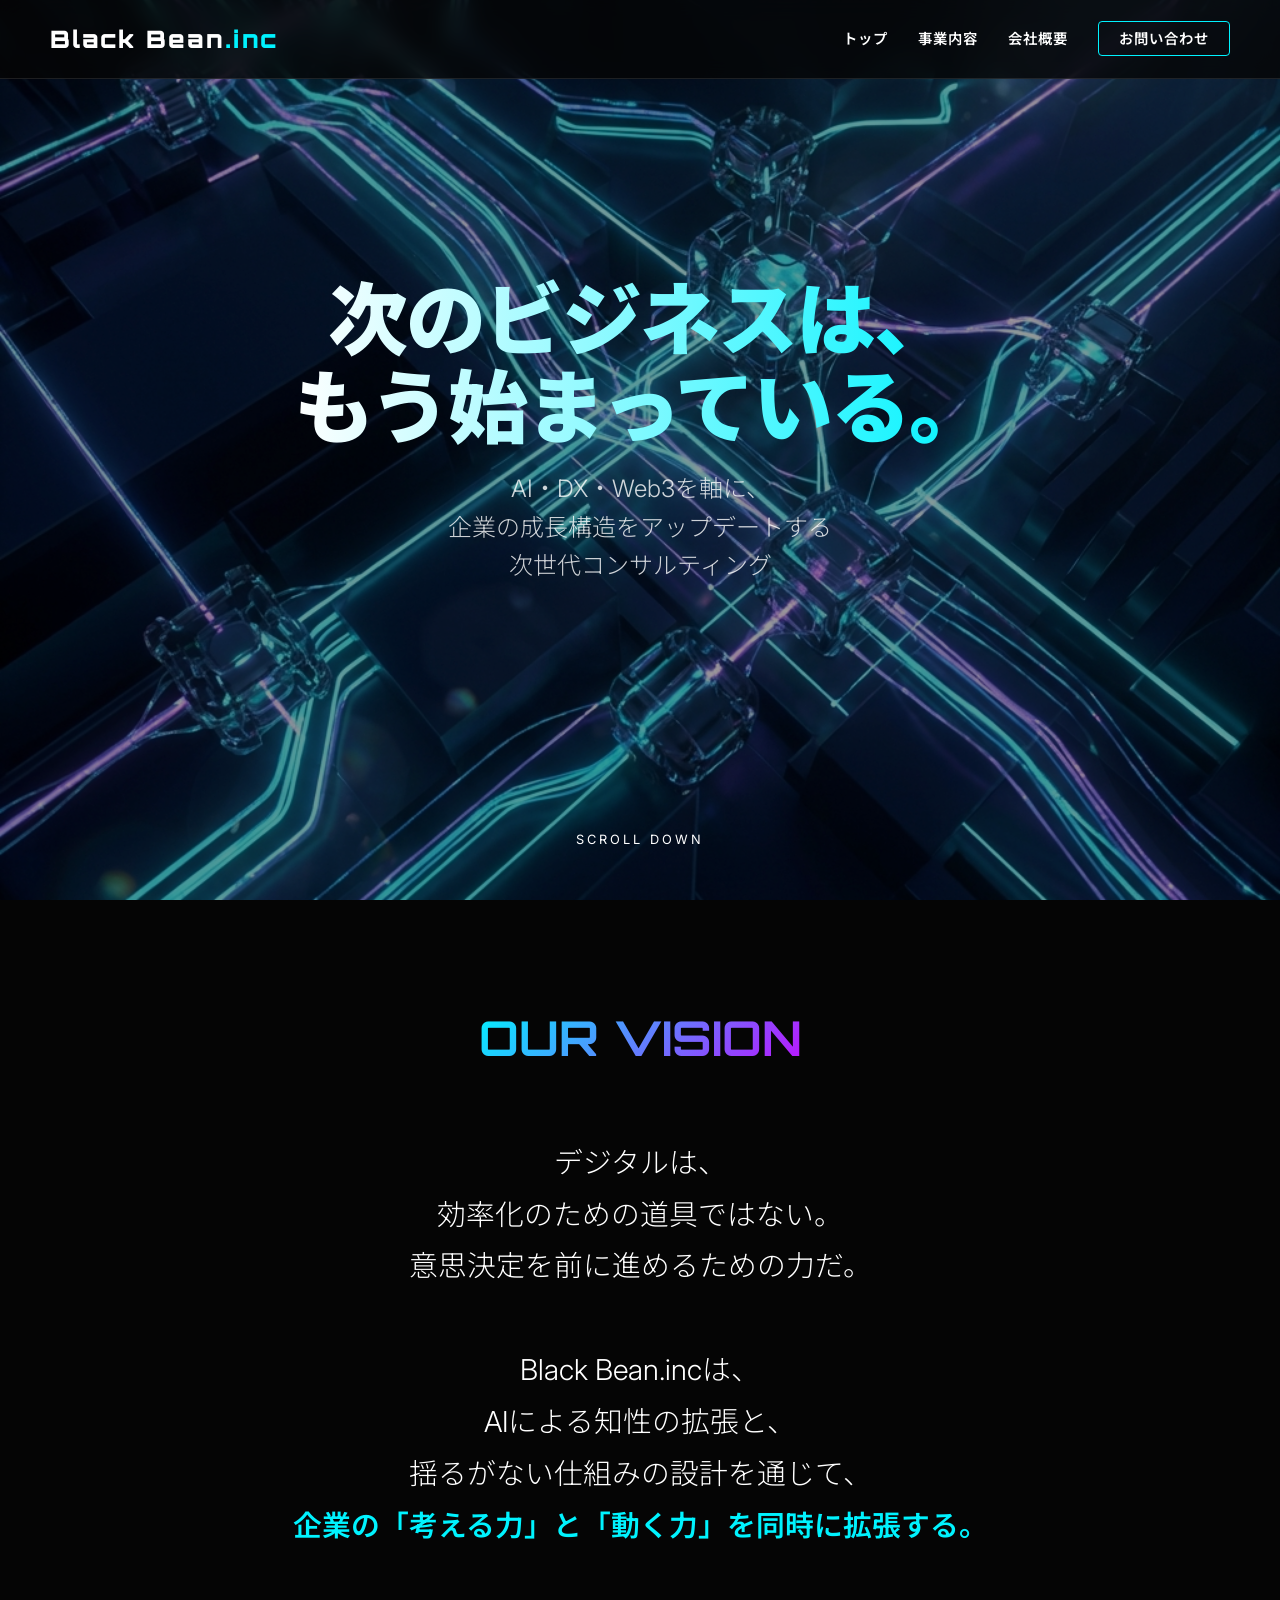
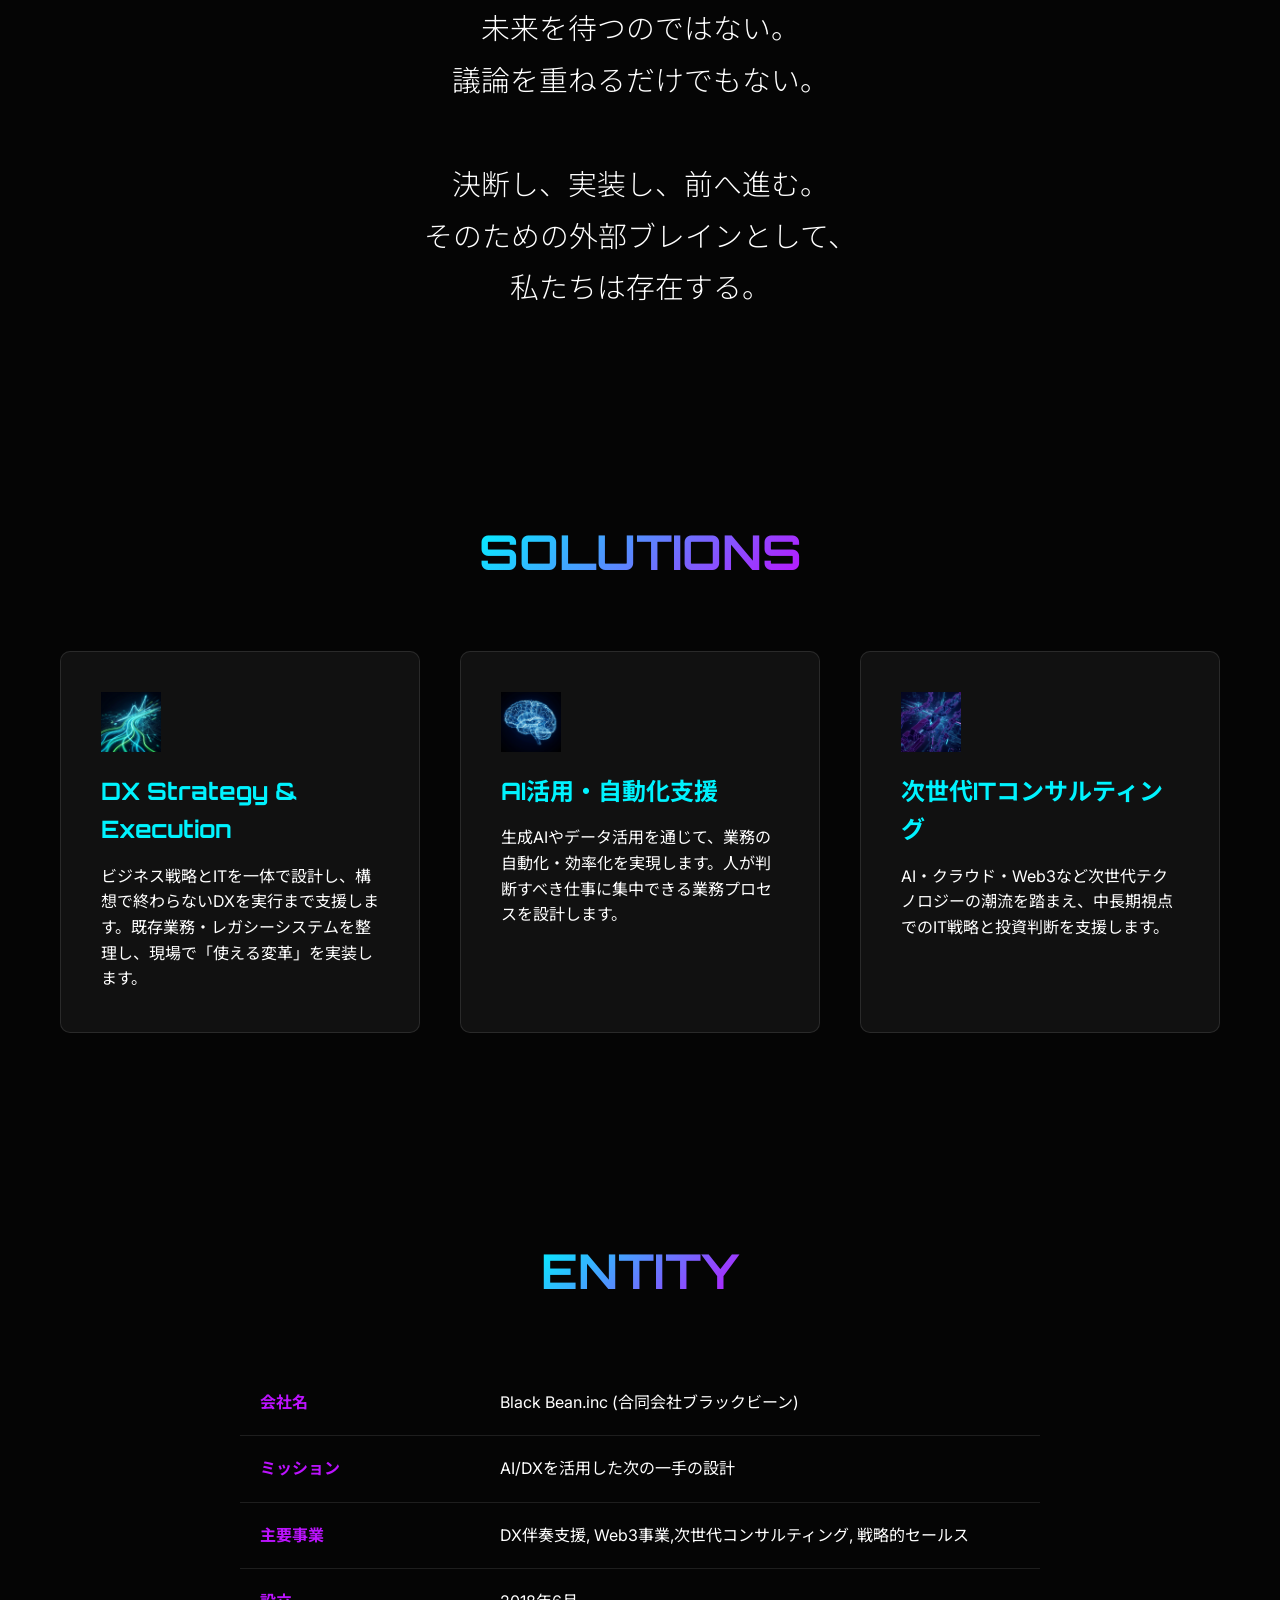
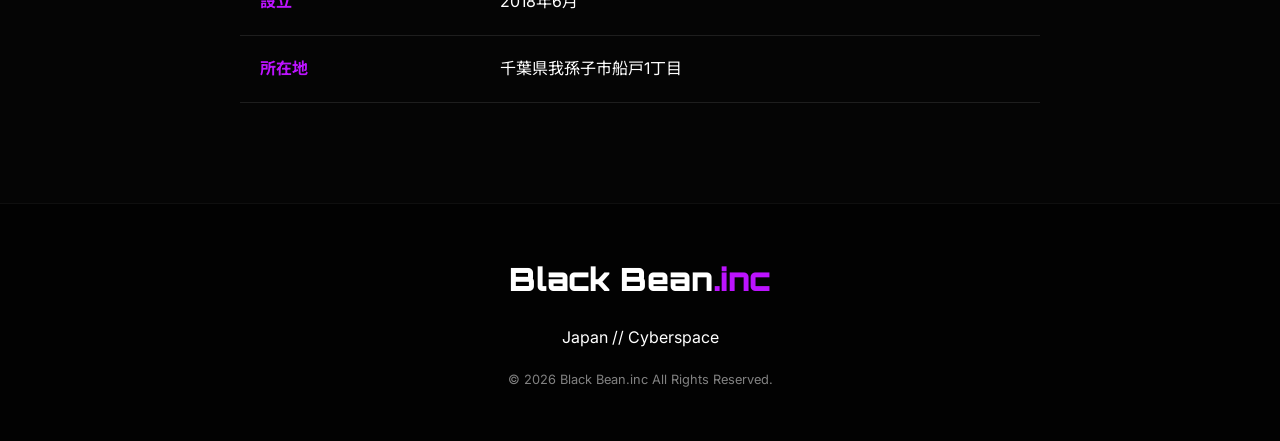
==== commit 3f7a8d0b: "本番対応: お問い合わせページ追加・会社概要に所在地追加 - contact.html を新規作成（メールアドレス tanba@blackbean.biz 掲載） - 会社概要テーブルに「所在地: 千" ====
--- a/index.html
+++ b/index.html
@@ -6,7 +6,7 @@
     <meta name="viewport" content="width=device-width, initial-scale=1.0">
     <title>Black Bean.inc | The Future of Intelligence</title>
     <meta name="description"
-        content="AI, Web3, and DX solutions that redefine boundaries. Blackbean Corp leads the digital evolution.">
+        content="AI, Web3, and DX solutions that redefine boundaries. Black Bean.inc leads the digital evolution.">
     <link rel="preconnect" href="https://fonts.googleapis.com">
     <link rel="preconnect" href="https://fonts.gstatic.com" crossorigin>
     <link
@@ -25,7 +25,7 @@
                 <li><a href="#hero">トップ</a></li>
                 <li><a href="#services">事業内容</a></li>
                 <li><a href="#company">会社概要</a></li>
-                <li><a href="#contact" class="btn-contact">お問い合わせ</a></li>
+                <li><a href="contact.html" class="btn-contact">お問い合わせ</a></li>
             </ul>
         </nav>
     </header>
@@ -106,6 +106,10 @@
                         <th>設立</th>
                         <td>2018年6月</td>
                     </tr>
+                    <tr>
+                        <th>所在地</th>
+                        <td>千葉県我孫子市船戸1丁目</td>
+                    </tr>
                 </table>
             </div>
         </div>
